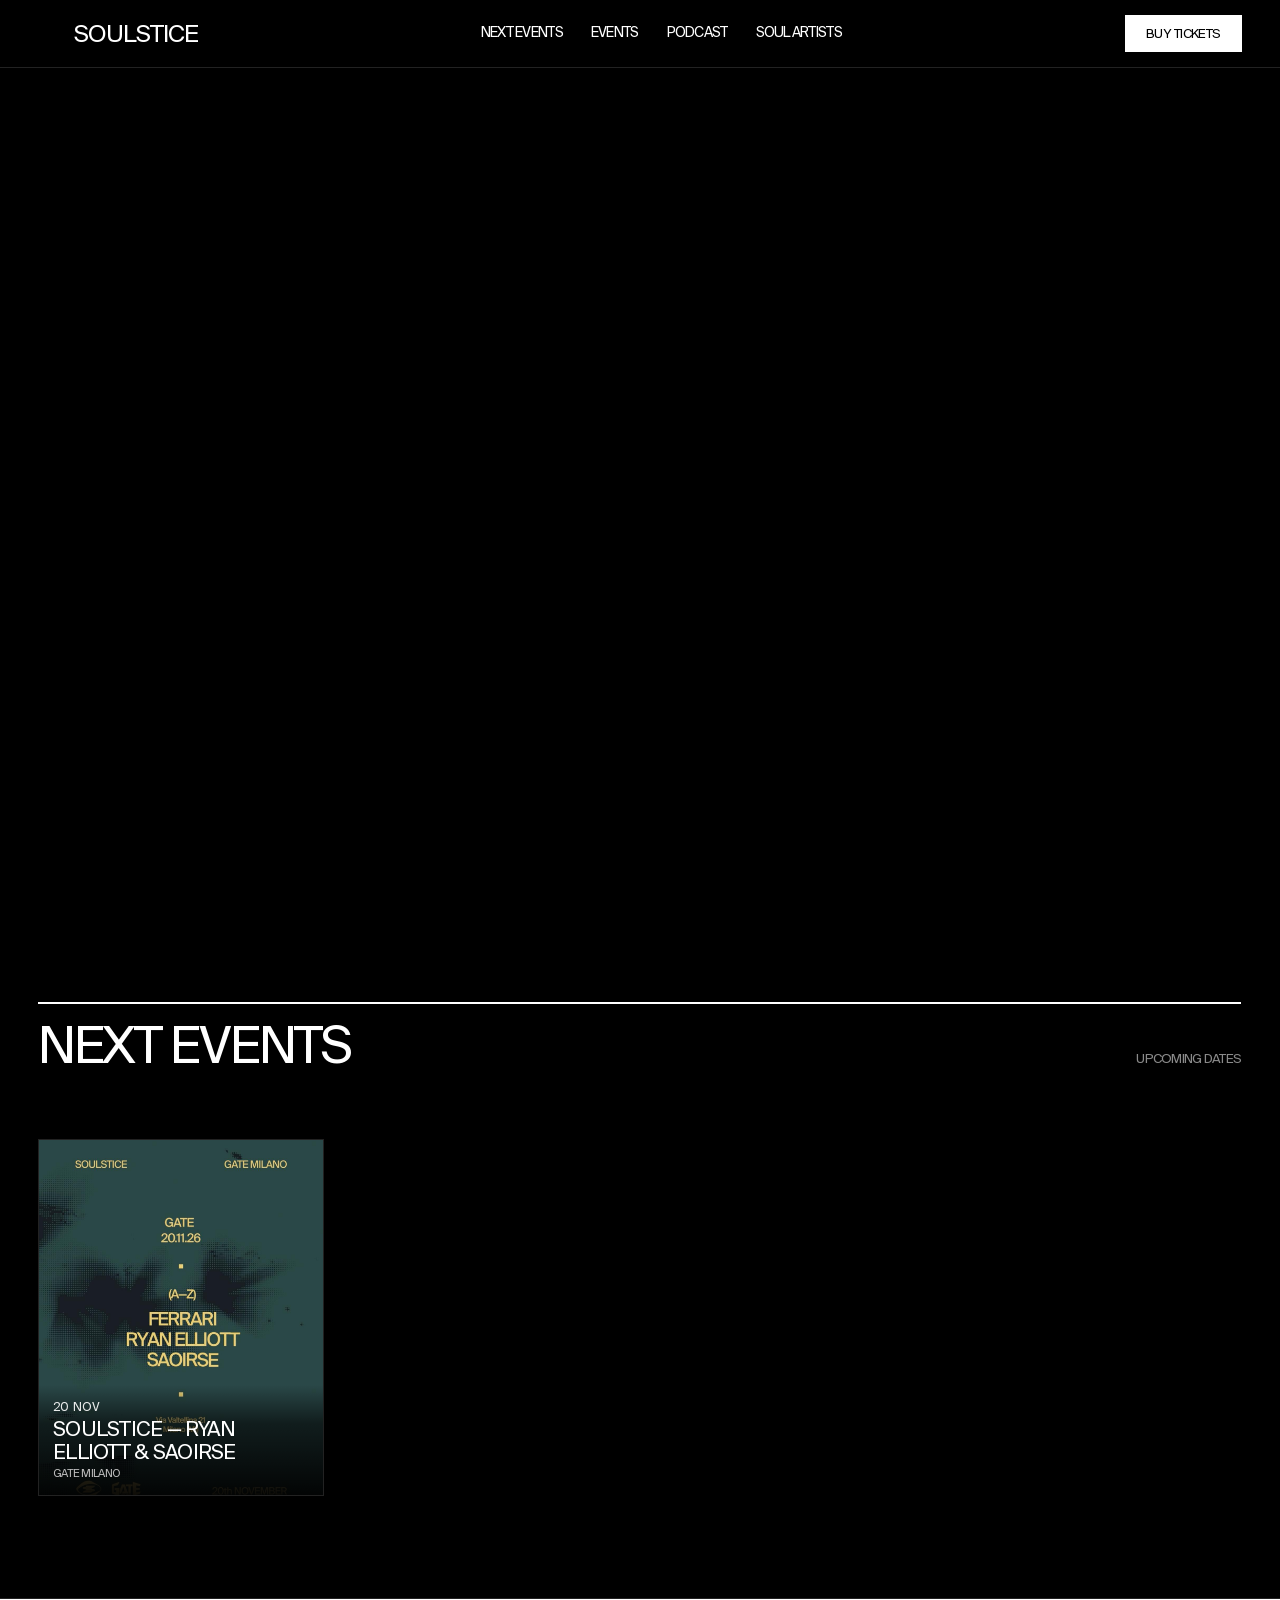
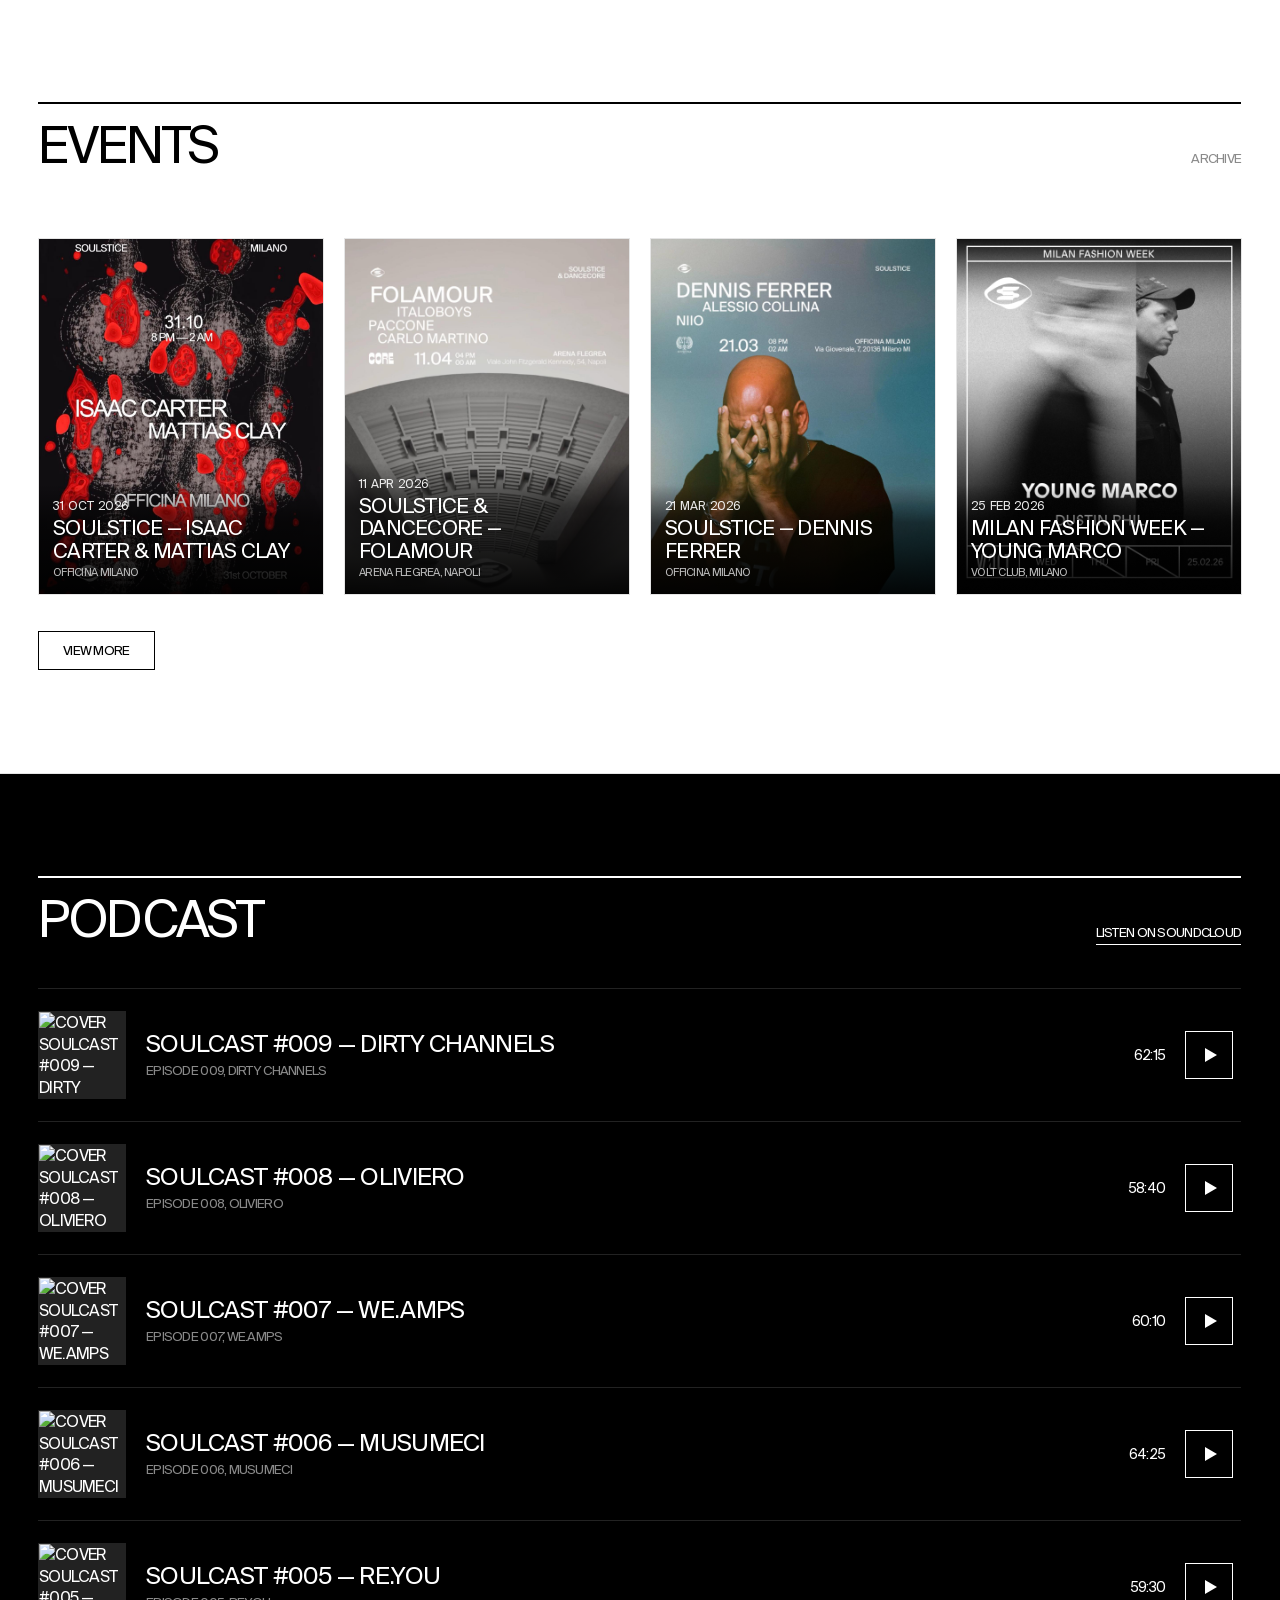
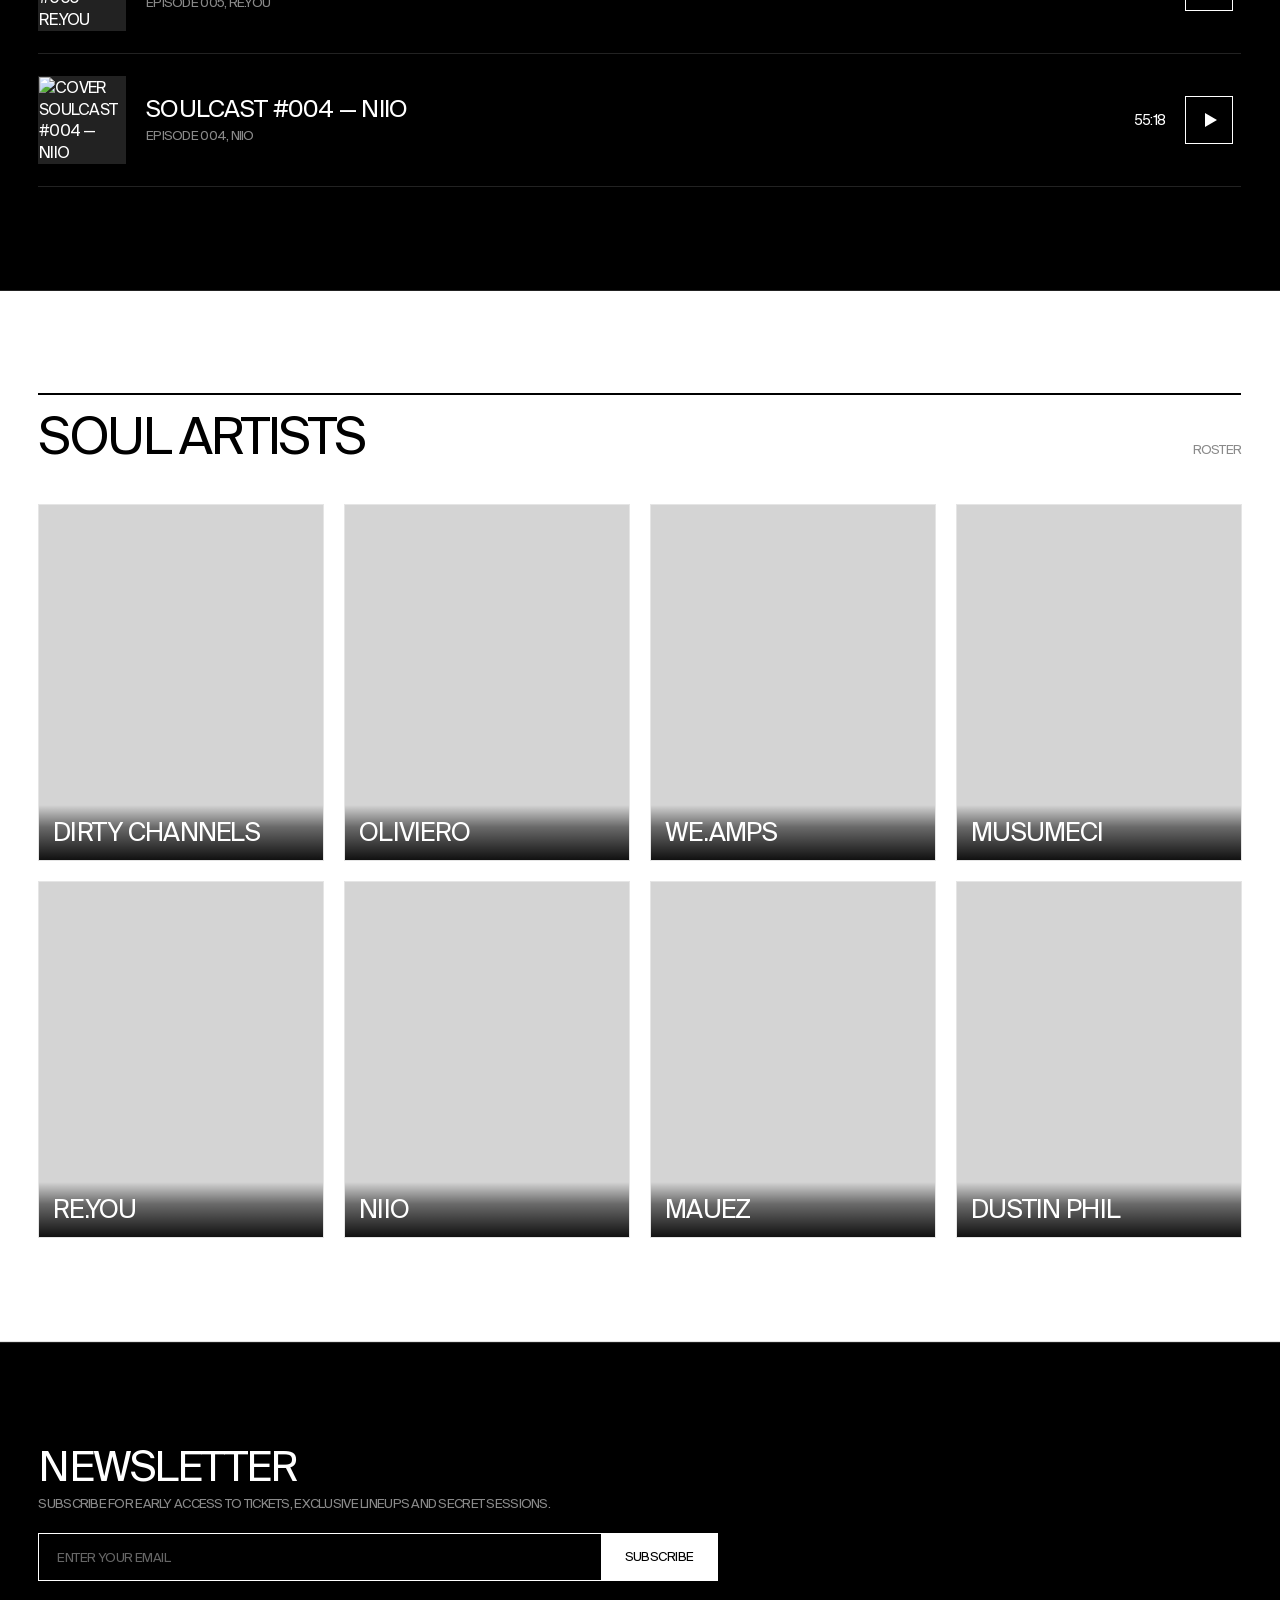
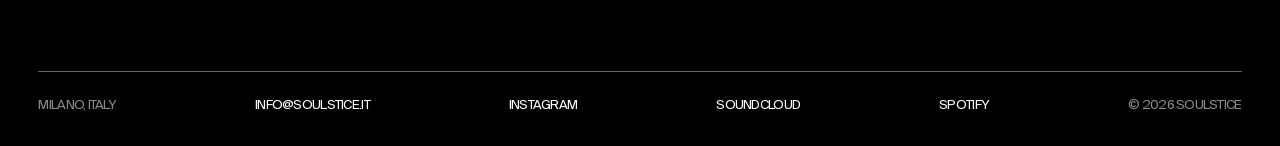
==== soulstice.html @ 7419499c "Initial commit: Soulstice website production-ready release in Swiss International style" ====
<!DOCTYPE html>
<html lang="en">
<head>
  <meta charset="utf-8">
  <meta name="viewport" content="width=device-width, initial-scale=1, viewport-fit=cover">
  <meta name="description" content="Soulstice — Milano. Underground electronic music, events, podcasts, and collective experiences.">
  <meta name="theme-color" content="#000000">
  <title>Soulstice — Milano</title>

  <!-- Google Fonts: Inter Tight fallback for Swiss typography -->
  <link rel="preconnect" href="https://fonts.googleapis.com">
  <link rel="preconnect" href="https://fonts.gstatic.com" crossorigin>
  <link href="https://fonts.googleapis.com/css2?family=Inter+Tight:wght@400;500;600;700;800&display=swap" rel="stylesheet">

  <!-- Main Stylesheet -->
  <link rel="stylesheet" href="css/style.css">
</head>
<body>

  <!-- ==========================================================================
       FULL SCREEN LOADER (Usa il logo ufficiale vettoriale Soulstice)
       ========================================================================== -->
  <div id="app-loader" role="status" aria-label="Loading Soulstice">
    <div class="loader-inner">
      <svg class="loader-mark" viewBox="12 225 575 330" fill="currentColor" aria-hidden="true">
        <path opacity="0.85" d="M335,339.3c29.8,0,59.6,0.2,89.4-0.1c8-0.1,8.7,2.6,7.4,6.2c-6.5,18.2-20.3,32.8-48.3,39.4c-9.4,2.2-19.8,3.2-29.8,3.3c-35.6,0.3-71.3,0-107,0c-2.8,0-5.7-0.1-8.3,0.4c-1.5,0.3-3.4,1.7-3.4,2.5c0,0.9,1.9,2.4,3.4,2.6c3.2,0.5,6.6,0.3,9.9,0.3c33.6,0,67.2,0,100.9-0.1c4,0,6.6,0.3,7.6,3.4c4.5,13.9,16.8,20.5,38.9,21.4c22,0.9,37.8,12.6,36.3,26.8c-1.2,11.1-14.4,19.8-32.5,21.9c-8.6,1-17.9,1.8-25.4,4.5c-12,4.2-17.8,11.7-17.7,20.8c0,3.7-2,5-7.5,5c-34.4-0.1-68.8-0.1-103.1,0c-23.7,0-47.4,0.1-71,0.1c-1.3,0-2.5,0.1-3.8,0.1c-10.2-0.1-12-1.5-10.2-8.2c5.8-21.8,32.8-38.8,66.6-40.4c22.6-1.1,45.3-0.5,68-0.5c18.3,0,36.7,0.1,55,0c2.3,0,6.2-1.4,6.5-2.5c1-3.1-3.1-3.2-6.5-3.2c-26.7,0-53.5,0-80.2,0c-9.2,0-18.3-0.1-27.5,0c-4,0-6.5-0.5-7.3-3.7c-3.1-11.9-16.9-19.8-35.5-21c-17.2-1.1-30.9-5.8-37-17.1c-8.5-15.6,7.1-31.1,32.5-31.9c18.9-0.6,31.8-6.1,38.4-17.7c1-1.8,2-3.9,1.6-5.8c-1.1-5.7,3.2-6.6,10.7-6.6C275.4,339.4,305.2,339.3,335,339.3z" />
        <path d="M301.7,230.2c27.1-1.9,58.6,11.1,89.8,30c33.8,20.5,68.2,37.4,102.1,57.3c23.7,13.9,46.6,32,67.2,57.5c4.3,5.3,8.2,11.9,11.5,19c10.1,21.7,8.3,44-5.1,59.4c-6.9,7.9-14.9,13.2-22.2,20c-23.3,21.6-46.2,44.5-69.7,65c-56.2,48.9-115.4,75.1-178.5,67.3c-20-2.5-39-12.7-58.1-23.4c-24.8-13.9-50.3-24-75.6-34.4c-36.1-14.8-72.4-28.5-105.7-58.5C46.3,479.6,36,467.6,26,455.1c-4.1-5.1-7.3-13.5-9.8-21.4c-4.5-14.2-3.3-30,3.1-41.9c3.3-6.1,7-12.2,11.3-15.7c38.6-32.4,76.5-67.5,116.1-95.3C194.2,247.4,244.1,229.9,301.7,230.2z M256.5,548.4c25.1-0.9,50.9-1.2,76-7.5c30.8-7.8,61.1-20.5,91.7-30.5c42-13.8,83.9-28.9,124.5-53.2c5.9-3.5,11.6-9.4,16.5-16.1c6.8-9.4,8.2-23.7,3.3-36.3c-3.5-9.1-7.9-17.9-13-24.2c-19.6-24.5-42-38.2-64.8-49.7c-49.4-24.9-100.1-29-151.1-28.9c-67.5,0.1-133.2,17.6-197.2,54.9c-23.7,13.8-47.1,29.1-70.6,44.3c-4.7,3-9.1,7.6-13.1,12.9c-6.7,8.9-7.9,20.4-3.4,32.7c2.4,6.7,5.8,12.7,9.3,17.7c17.9,24.7,39,38.5,60.3,50.5C167.6,539,211.7,547.8,256.5,548.4z" />
      </svg>
    </div>
  </div>

  <!-- ==========================================================================
       1. NAVBAR FISSA NERA
       ========================================================================== -->
  <header class="site-header">
    <a class="brand" href="#top" aria-label="Soulstice - Back to top">
      <img src="assets/img/logo-soulstice.svg" alt="" class="brand-logo-icon" width="34" height="20" aria-hidden="true">
      <span>SOULSTICE</span>
    </a>

    <nav class="nav-center" id="main-nav" aria-label="Main Navigation">
      <a href="#next" class="nav-link">Next events</a>
      <a href="#events" class="nav-link">Events</a>
      <a href="#podcast" class="nav-link">Podcast</a>
      <a href="#artists" class="nav-link">Soul Artists</a>
    </nav>

    <div class="header-right">
      <!-- TODO: Collegare il pulsante "Buy tickets" al link della biglietteria (impostato in TICKETS_URL in js/data.js) -->
      <a class="btn-tickets" id="buy-tickets-btn" href="#next">BUY TICKETS</a>
      <button class="btn-burger" id="burger-btn" aria-label="Open navigation menu" aria-expanded="false" aria-controls="main-nav">
        <span></span>
      </button>
    </div>
  </header>

  <!-- ==========================================================================
       MAIN CONTENT
       ========================================================================== -->
  <main id="top">

    <!-- 2. HERO: VIDEO FULL BLEED -->
    <div class="hero">
      <!-- 
        TODO: Inserire il video dell'hero definitivo nella sorgente sottostante:
        Esempio: <video class="hero-video" autoplay muted loop playsinline preload="metadata" aria-hidden="true" src="assets/video/hero.mp4"></video>
      -->
      <video class="hero-video" autoplay muted loop playsinline preload="metadata" aria-hidden="true">
        <!-- Inserisci qui il file video hero, es: <source src="assets/video/hero.mp4" type="video/mp4"> -->
      </video>
      <div class="hero-overlay"></div>

      <!-- h1 visivamente nascosto per piena accessibilità -->
      <h1 class="visually-hidden">Soulstice</h1>
    </div>

    <!-- 3. NEXT EVENTS (Black Background, 4:5 Card Grid) -->
    <!-- TODO: Aggiornare date, titoli, venue e immagini degli eventi futuri in js/data.js -->
    <section id="next" class="section-dark">
      <div class="section-header">
        <h2 class="section-title">NEXT EVENTS</h2>
        <span class="section-meta">UPCOMING DATES</span>
      </div>
      <div class="grid" id="next-grid">
        <!-- Rendered by js/main.js -->
      </div>
    </section>

    <!-- 4. EVENTS (White Background, 4:5 Card Grid, View More) -->
    <!-- TODO: Inserire nuove immagini degli eventi passati in js/data.js -->
    <section id="events" class="section-light">
      <div class="section-header">
        <h2 class="section-title">EVENTS</h2>
        <span class="section-meta">ARCHIVE</span>
      </div>
      <div class="grid" id="events-grid">
        <!-- Rendered by js/main.js -->
      </div>
      <div class="section-footer">
        <button type="button" class="btn-more" id="events-toggle-btn" aria-expanded="false">VIEW MORE</button>
      </div>
    </section>

    <!-- 5. PODCAST (Black Background, Episode List) -->
    <!-- TODO: Inserire il link vero di SoundCloud nel campo SOUNDCLOUD_URL o nei singoli episodi in js/data.js -->
    <section id="podcast" class="section-dark">
      <div class="section-header">
        <h2 class="section-title">PODCAST</h2>
        <a class="section-action" id="sc-channel-link" href="#" target="_blank" rel="noopener noreferrer">LISTEN ON SOUNDCLOUD</a>
      </div>
      <div class="podcast-list" id="podcast-list">
        <!-- Rendered by js/main.js -->
      </div>
    </section>

    <!-- 6. SOUL ARTISTS (White Background, 4:5 Card Grid, Hover/Touch Video Preview) -->
    <!-- TODO: Inserire video e foto degli artisti nei campi v e p in js/data.js -->
    <section id="artists" class="section-light">
      <div class="section-header">
        <h2 class="section-title">SOUL ARTISTS</h2>
        <span class="section-meta">ROSTER</span>
      </div>
      <div class="grid" id="artists-grid">
        <!-- Rendered by js/main.js -->
      </div>
    </section>

  </main>

  <!-- ==========================================================================
       FOOTER
       ========================================================================== -->
  <footer class="site-footer">
    <div class="footer-newsletter">
      <div class="newsletter-heading">
        <h2 class="newsletter-title">NEWSLETTER</h2>
        <p class="newsletter-desc">SUBSCRIBE FOR EARLY ACCESS TO TICKETS, EXCLUSIVE LINEUPS AND SECRET SESSIONS.</p>
      </div>
      <form class="newsletter-form" id="newsletter-form" novalidate>
        <div class="newsletter-input-wrap">
          <label for="newsletter-email" class="visually-hidden">Email Address</label>
          <input 
            type="email" 
            id="newsletter-email" 
            name="email" 
            class="newsletter-input" 
            placeholder="ENTER YOUR EMAIL" 
            required 
            autocomplete="email"
            spellcheck="false"
          >
          <button type="submit" class="btn-newsletter">SUBSCRIBE</button>
        </div>
        <div class="newsletter-feedback" id="newsletter-feedback" aria-live="polite"></div>
      </form>
    </div>

    <div class="footer-row">
      <span>MILANO, ITALY</span>
      <a href="mailto:info@soulstice.it" id="footer-email">INFO@SOULSTICE.IT</a>
      <a href="https://www.instagram.com/soul_stice_?utm_source=ig_web_button_share_sheet&rpxt=ZDNlZDc0MzIxNw==" target="_blank" rel="noopener noreferrer" id="footer-instagram">INSTAGRAM</a>
      <a href="https://soundcloud.com/soulstice-247506189" target="_blank" rel="noopener noreferrer" id="footer-soundcloud">SOUNDCLOUD</a>
      <a href="https://open.spotify.com/playlist/43ShQEjmuaYXQjMpZoBzZC?si=997d97c9ac7548d3" target="_blank" rel="noopener noreferrer" id="footer-spotify">SPOTIFY</a>
      <span>© 2026 SOULSTICE</span>
    </div>
  </footer>

  <!-- ==========================================================================
       NATIVE DIALOGS
       ========================================================================== -->

  <!-- Event Dialog (Portrait 4:5 Image, Title, Date, Venue) -->
  <dialog id="event-dialog" aria-labelledby="event-dialog-title">
    <button type="button" class="dialog-close-btn" id="event-dialog-close" aria-label="Close event dialog">×</button>
    <div class="event-dialog-img-wrap" id="event-dialog-img"></div>
    <div class="event-dialog-info">
      <h3 class="event-dialog-title" id="event-dialog-title"></h3>
      <div class="event-dialog-meta" id="event-dialog-meta"></div>
    </div>
  </dialog>

  <!-- Artist Modal (Dekmantel RADAR Inspired, 16:9 Video, Bio, Detail Photo) -->
  <dialog id="artist-dialog" aria-labelledby="artist-radar-name">
    <button type="button" class="dialog-close-btn" id="artist-dialog-close" aria-label="Close artist dialog">×</button>
    <div class="radar-layout">
      <div class="radar-header">
        <h2 class="radar-name" id="artist-radar-name"></h2>
        <p class="radar-bio" id="artist-radar-bio"></p>
      </div>

      <div class="radar-photo-wrap" id="artist-radar-photo"></div>

      <div class="radar-video-wrap">
        <video id="artist-radar-video" playsinline preload="metadata"></video>
        <button type="button" class="radar-play-btn" id="artist-radar-play" aria-label="Play video">
          <span class="radar-play-icon"></span>
        </button>
        <div class="video-buffering-loader" id="artist-video-loader" role="status" aria-label="Buffering video">
          <!-- Logo ufficiale animato Soulstice (identico al preloader) -->
          <svg class="loader-mark" viewBox="12 225 575 330" fill="currentColor" aria-hidden="true" style="width:64px;height:38px;">
            <path opacity="0.85" d="M335,339.3c29.8,0,59.6,0.2,89.4-0.1c8-0.1,8.7,2.6,7.4,6.2c-6.5,18.2-20.3,32.8-48.3,39.4c-9.4,2.2-19.8,3.2-29.8,3.3c-35.6,0.3-71.3,0-107,0c-2.8,0-5.7-0.1-8.3,0.4c-1.5,0.3-3.4,1.7-3.4,2.5c0,0.9,1.9,2.4,3.4,2.6c3.2,0.5,6.6,0.3,9.9,0.3c33.6,0,67.2,0,100.9-0.1c4,0,6.6,0.3,7.6,3.4c4.5,13.9,16.8,20.5,38.9,21.4c22,0.9,37.8,12.6,36.3,26.8c-1.2,11.1-14.4,19.8-32.5,21.9c-8.6,1-17.9,1.8-25.4,4.5c-12,4.2-17.8,11.7-17.7,20.8c0,3.7-2,5-7.5,5c-34.4-0.1-68.8-0.1-103.1,0c-23.7,0-47.4,0.1-71,0.1c-1.3,0-2.5,0.1-3.8,0.1c-10.2-0.1-12-1.5-10.2-8.2c5.8-21.8,32.8-38.8,66.6-40.4c22.6-1.1,45.3-0.5,68-0.5c18.3,0,36.7,0.1,55,0c2.3,0,6.2-1.4,6.5-2.5c1-3.1-3.1-3.2-6.5-3.2c-26.7,0-53.5,0-80.2,0c-9.2,0-18.3-0.1-27.5,0c-4,0-6.5-0.5-7.3-3.7c-3.1-11.9-16.9-19.8-35.5-21c-17.2-1.1-30.9-5.8-37-17.1c-8.5-15.6,7.1-31.1,32.5-31.9c18.9-0.6,31.8-6.1,38.4-17.7c1-1.8,2-3.9,1.6-5.8c-1.1-5.7,3.2-6.6,10.7-6.6C275.4,339.4,305.2,339.3,335,339.3z" />
            <path d="M301.7,230.2c27.1-1.9,58.6,11.1,89.8,30c33.8,20.5,68.2,37.4,102.1,57.3c23.7,13.9,46.6,32,67.2,57.5c4.3,5.3,8.2,11.9,11.5,19c10.1,21.7,8.3,44-5.1,59.4c-6.9,7.9-14.9,13.2-22.2,20c-23.3,21.6-46.2,44.5-69.7,65c-56.2,48.9-115.4,75.1-178.5,67.3c-20-2.5-39-12.7-58.1-23.4c-24.8-13.9-50.3-24-75.6-34.4c-36.1-14.8-72.4-28.5-105.7-58.5C46.3,479.6,36,467.6,26,455.1c-4.1-5.1-7.3-13.5-9.8-21.4c-4.5-14.2-3.3-30,3.1-41.9c3.3-6.1,7-12.2,11.3-15.7c38.6-32.4,76.5-67.5,116.1-95.3C194.2,247.4,244.1,229.9,301.7,230.2z M256.5,548.4c25.1-0.9,50.9-1.2,76-7.5c30.8-7.8,61.1-20.5,91.7-30.5c42-13.8,83.9-28.9,124.5-53.2c5.9-3.5,11.6-9.4,16.5-16.1c6.8-9.4,8.2-23.7,3.3-36.3c-3.5-9.1-7.9-17.9-13-24.2c-19.6-24.5-42-38.2-64.8-49.7c-49.4-24.9-100.1-29-151.1-28.9c-67.5,0.1-133.2,17.6-197.2,54.9c-23.7,13.8-47.1,29.1-70.6,44.3c-4.7,3-9.1,7.6-13.1,12.9c-6.7,8.9-7.9,20.4-3.4,32.7c2.4,6.7,5.8,12.7,9.3,17.7c17.9,24.7,39,38.5,60.3,50.5C167.6,539,211.7,547.8,256.5,548.4z" />
          </svg>
        </div>
        <div class="radar-no-video" id="artist-radar-no-video">
          <span>VIDEO NOT UPLOADED YET</span>
          <small>ADD THE URL IN THE ARTIST'S "v" FIELD IN JS/DATA.JS</small>
        </div>
      </div>

      <div class="radar-latest" id="artist-radar-latest"></div>
    </div>
  </dialog>

  <!-- JavaScript: Caricamento dati e logica applicativa -->
  <script src="js/data.js"></script>
  <script src="js/main.js"></script>
</body>
</html>
---- css/style.css ----
/**
 * Soulstice - Swiss International Style
 * Inspired by dekmantel.com
 * 
 * - Strictly Black (#000), White (#fff), Neutral Gray (#8a8a8a)
 * - Single typeface: Suisse Intl, tracking -0.045em, all caps
 * - Right angles only: 0 border-radius everywhere
 * - Rigid grid: 4 cols desktop, 2 cols tablet & mobile, 20px gutter
 * - Alternating black and white sections
 * - Full-color imagery & video (no grayscale)
 * - Accessible native dialogs, loader, iOS safe areas, reduced-motion
 */

/* ==========================================================================
   1. FONTS & DESIGN TOKENS
   ========================================================================== */

@font-face {
  font-family: 'Suisse Intl';
  src: url('../assets/fonts/SuisseIntl-Regular.ttf') format('truetype');
  font-weight: 400 900;
  font-style: normal;
  font-display: swap;
}

:root {
  /* Colors */
  --color-black: #000000;
  --color-white: #ffffff;
  --color-gray: #8a8a8a;
  --color-border-dark: #222222;
  --color-border-light: #e5e5e5;
  --color-bg-placeholder: #161616;
  --color-bg-placeholder-light: #d8d8d8;

  /* Typography */
  --font-family-primary: 'Suisse Intl', 'Inter Tight', -apple-system, BlinkMacSystemFont, 'Segoe UI', Helvetica, Arial, sans-serif;
  --letter-spacing-swiss: -0.045em;

  /* Dimensions & Spacing */
  --gutter: 20px;
  --nav-height: 68px;
  --container-max: 1600px;
  --section-pad-y: clamp(56px, 8vw, 112px);
  --section-pad-x: clamp(16px, 3vw, 48px);

  /* iOS Safe Area Insets (viewport-fit=cover) */
  --sat: env(safe-area-inset-top, 0px);
  --sab: env(safe-area-inset-bottom, 0px);
  --sal: env(safe-area-inset-left, 0px);
  --sar: env(safe-area-inset-right, 0px);

  box-sizing: border-box;
}

/* ==========================================================================
   2. RESET & BASE
   ========================================================================== */

*,
*::before,
*::after {
  box-sizing: inherit;
  /* Dekmantel / Swiss International: Angoli sempre retti, zero border-radius */
  border-radius: 0 !important;
}

html {
  background-color: var(--color-black);
  color: var(--color-white);
  font-family: var(--font-family-primary);
  font-size: 16px;
  line-height: 1.35;
  letter-spacing: var(--letter-spacing-swiss);
  text-transform: uppercase;
  scroll-behavior: smooth;
  scroll-padding-top: calc(var(--nav-height) + var(--sat));
  -webkit-text-size-adjust: 100%;
  -webkit-font-smoothing: antialiased;
  -moz-osx-font-smoothing: grayscale;
}

body {
  margin: 0;
  padding: 0;
  background-color: var(--color-black);
  color: var(--color-white);
  overflow-x: hidden;
  width: 100%;
  min-height: 100vh;
  text-align: left;
}

a {
  color: inherit;
  text-decoration: none;
  cursor: pointer;
}

button {
  font: inherit;
  color: inherit;
  background: none;
  border: none;
  padding: 0;
  margin: 0;
  cursor: pointer;
  letter-spacing: inherit;
  text-transform: inherit;
}

img,
video {
  display: block;
  max-width: 100%;
  height: auto;
  /* Immagini e video sempre a colori: nessun filtro grayscale */
  filter: none !important;
}

/* Focus visibility for accessibility */
:focus-visible {
  outline: 2px solid var(--color-white) !important;
  outline-offset: 3px !important;
}

.section-light :focus-visible {
  outline: 2px solid var(--color-black) !important;
}

/* Visually Hidden Helper (Accessibilità screen-reader) */
.visually-hidden {
  position: absolute !important;
  width: 1px !important;
  height: 1px !important;
  padding: 0 !important;
  margin: -1px !important;
  overflow: hidden !important;
  clip: rect(0, 0, 0, 0) !important;
  white-space: nowrap !important;
  border: 0 !important;
}

/* ==========================================================================
   3. SECTIONS & ALTERNATING PALETTES
   ========================================================================== */

.section-dark {
  background-color: var(--color-black);
  color: var(--color-white);
  padding: var(--section-pad-y) var(--section-pad-x);
  border-bottom: 1px solid var(--color-border-dark);
}

.section-light {
  background-color: var(--color-white);
  color: var(--color-black);
  padding: var(--section-pad-y) var(--section-pad-x);
  border-bottom: 1px solid var(--color-border-light);
}

.section-header {
  display: flex;
  justify-content: space-between;
  align-items: baseline;
  gap: 16px;
  padding-top: 16px;
  margin-bottom: clamp(24px, 4vw, 44px);
  border-top: 2px solid currentColor;
}

.section-title {
  margin: 0;
  font-size: clamp(28px, 4vw, 56px);
  font-weight: 700;
  line-height: 0.95;
  letter-spacing: var(--letter-spacing-swiss);
}

.section-meta {
  color: var(--color-gray);
  font-size: 13px;
  font-weight: 600;
  white-space: nowrap;
}

.section-action {
  font-size: 13px;
  font-weight: 700;
  border-bottom: 1.5px solid currentColor;
  padding-bottom: 2px;
  transition: opacity 0.2s ease;
  white-space: nowrap;
}

.section-action:hover {
  opacity: 0.6;
}

/* ==========================================================================
   4. RIGID GRID (4 Desktop / 2 Tablet & Mobile, Gutter 20px)
   ========================================================================== */

.grid {
  display: grid;
  grid-template-columns: repeat(4, 1fr);
  gap: var(--gutter);
  width: 100%;
}

@media (max-width: 1024px) {
  .grid {
    grid-template-columns: repeat(2, 1fr);
    gap: var(--gutter);
  }
}

/* ==========================================================================
   5. NAVBAR FISSA NERA
   ========================================================================== */

.site-header {
  position: fixed;
  top: 0;
  left: 0;
  right: 0;
  height: calc(var(--nav-height) + var(--sat));
  padding-top: var(--sat);
  padding-left: var(--section-pad-x);
  padding-right: var(--section-pad-x);
  background-color: var(--color-black);
  color: var(--color-white);
  border-bottom: 1px solid var(--color-border-dark);
  display: flex;
  align-items: center;
  justify-content: space-between;
  gap: 16px;
  z-index: 100;
}

.brand {
  display: flex;
  align-items: center;
  gap: 10px;
  font-size: 24px;
  font-weight: 700;
  line-height: 1;
  letter-spacing: var(--letter-spacing-swiss);
  flex-shrink: 0;
}

.brand-logo-icon {
  width: 26px;
  height: 26px;
  display: block;
}

.nav-center {
  display: flex;
  align-items: center;
  gap: 28px;
  font-size: 14px;
  font-weight: 500;
}

.nav-link {
  padding: 6px 0;
  border-bottom: 2px solid transparent;
  transition: border-color 0.2s ease, opacity 0.2s ease;
}

.nav-link:hover,
.nav-link.is-active {
  border-bottom-color: var(--color-white);
}

.header-right {
  display: flex;
  align-items: center;
  gap: 12px;
  flex-shrink: 0;
}

/* White rectangular "Buy tickets" button - SEMPRE VISIBILE */
.btn-tickets {
  display: inline-flex;
  align-items: center;
  justify-content: center;
  background-color: var(--color-white);
  color: var(--color-black);
  padding: 11px 20px;
  font-size: 13px;
  font-weight: 700;
  line-height: 1;
  letter-spacing: var(--letter-spacing-swiss);
  border: 1px solid var(--color-white);
  white-space: nowrap;
  transition: background-color 0.2s ease, color 0.2s ease;
}

.btn-tickets:hover {
  background-color: var(--color-gray);
  border-color: var(--color-gray);
  color: var(--color-white);
}

/* Hamburger button for mobile */
.btn-burger {
  display: none;
  width: 44px;
  height: 44px;
  position: relative;
  border: 1px solid #333333;
  background: var(--color-black);
}

.btn-burger span,
.btn-burger span::before {
  position: absolute;
  left: 12px;
  width: 18px;
  height: 2px;
  background-color: var(--color-white);
  content: "";
}

.btn-burger span {
  top: 21px;
}

.btn-burger span::before {
  top: -6px;
  left: 0;
  box-shadow: 0 12px 0 var(--color-white);
}

/* Mobile full-screen navigation */
@media (max-width: 960px) {
  .nav-center {
    display: none;
  }

  .btn-burger {
    display: block;
  }

  .nav-center.is-open {
    display: flex;
    flex-direction: column;
    align-items: flex-start;
    justify-content: center;
    position: fixed;
    inset: calc(var(--nav-height) + var(--sat)) 0 0 0;
    background-color: var(--color-black);
    padding: var(--section-pad-x);
    gap: 20px;
    z-index: 99;
    border-top: 1px solid var(--color-border-dark);
  }

  .nav-center.is-open .nav-link {
    font-size: clamp(32px, 8vw, 56px);
    font-weight: 700;
    line-height: 1.05;
    padding: 8px 0;
    border: none;
  }
}

@media (max-width: 480px) {
  .site-header {
    padding-left: 14px;
    padding-right: 14px;
    gap: 8px;
  }

  .brand {
    font-size: 20px;
    gap: 8px;
  }

  .brand-logo-icon {
    width: 22px;
    height: 22px;
  }

  .btn-tickets {
    padding: 9px 14px;
    font-size: 12px;
  }

  .btn-burger {
    width: 38px;
    height: 38px;
  }

  .btn-burger span {
    left: 10px;
    width: 16px;
    top: 18px;
  }
}

/* ==========================================================================
   6. HERO SECTION
   ========================================================================== */

.hero {
  position: relative;
  width: 100%;
  height: 100svh;
  min-height: 520px;
  display: flex;
  align-items: flex-end;
  overflow: hidden;
  background-color: var(--color-black);
}

.hero-video {
  position: absolute;
  inset: 0;
  width: 100%;
  height: 100%;
  object-fit: cover;
  z-index: 1;
  filter: none !important;
}

.hero-overlay {
  position: absolute;
  inset: 0;
  z-index: 2;
  background: linear-gradient(
    to bottom,
    rgba(0, 0, 0, 0.45) 0%,
    transparent 35%,
    rgba(0, 0, 0, 0.85) 100%
  );
  pointer-events: none;
}

.hero-content {
  position: relative;
  z-index: 3;
  width: 100%;
  padding: 0 var(--section-pad-x) clamp(24px, 4vw, 44px);
}

.hero-display-title {
  font-size: clamp(48px, 17vw, 280px);
  font-weight: 800;
  line-height: 0.85;
  letter-spacing: -0.06em;
  margin: 0;
  margin-left: -0.04em;
  color: var(--color-white);
  max-width: 100%;
  overflow: hidden;
}

.hero-meta {
  display: flex;
  justify-content: space-between;
  align-items: center;
  flex-wrap: wrap;
  gap: 12px;
  margin-top: 18px;
  font-size: 13px;
  font-weight: 600;
  color: var(--color-gray);
  border-top: 1px solid rgba(255, 255, 255, 0.2);
  padding-top: 12px;
}

/* ==========================================================================
   7. CARDS (NEXT EVENTS & EVENTS)
   ========================================================================== */

/* Margine superiore per le griglie e le card degli eventi */
#next-grid,
#events-grid {
  margin-top: clamp(32px, 4.5vw, 60px);
}

.card {
  position: relative;
  width: 100%;
  aspect-ratio: 4 / 5;
  background-color: var(--color-bg-placeholder);
  overflow: hidden;
  text-align: left;
  border: 1px solid var(--color-border-dark);
  transition: border-color 0.2s ease;
  cursor: pointer;
  display: block;
  margin-top: 12px;
}

.section-light .card {
  background-color: var(--color-bg-placeholder-light);
  border-color: var(--color-border-light);
}

.card:hover {
  border-color: currentColor;
}

.card-media {
  position: absolute;
  inset: 0;
  width: 100%;
  height: 100%;
  object-fit: cover;
  transition: transform 0.4s ease;
}

.card:hover .card-media {
  transform: scale(1.03);
}

/* Neutral Gray Fallback Box */
.card-placeholder-box {
  position: absolute;
  inset: 0;
  width: 100%;
  height: 100%;
  background: #1f1f1f;
  display: flex;
  align-items: center;
  justify-content: center;
  color: var(--color-gray);
  font-size: 12px;
  font-weight: 600;
  letter-spacing: 0.05em;
  padding: 12px;
  text-align: center;
}

.section-light .card-placeholder-box {
  background: #d4d4d4;
  color: #555555;
}

/* Sold out badge: solo per date esaurite, nessun "buy tickets" badge */
.badge-sold-out {
  position: absolute;
  top: 0;
  right: 0;
  z-index: 2;
  background-color: var(--color-white);
  color: var(--color-black);
  padding: 6px 10px;
  font-size: 11px;
  font-weight: 700;
  line-height: 1;
}

/* Card Bottom Overlay */
.card-caption {
  position: absolute;
  inset: auto 0 0 0;
  padding: 14px;
  z-index: 2;
  background: linear-gradient(
    to top,
    rgba(0, 0, 0, 0.94) 0%,
    rgba(0, 0, 0, 0.6) 65%,
    transparent 100%
  );
  color: var(--color-white);
}

.card-date {
  font-size: 12px;
  font-weight: 700;
  letter-spacing: 0.02em;
  margin-bottom: 3px;
  opacity: 0.9;
}

.card-title {
  font-size: clamp(16px, 1.6vw, 22px);
  font-weight: 700;
  line-height: 1.1;
  margin-bottom: 3px;
}

.card-location {
  font-size: 11px;
  font-weight: 500;
  color: #bbbbbb;
}

/* Toggle hidden cards for Events section */
.card.is-hidden {
  display: none;
}

.grid.is-expanded .card.is-hidden {
  display: block;
}

.section-footer {
  margin-top: 36px;
  text-align: left;
}

.btn-more {
  display: inline-block;
  border: 1.5px solid currentColor;
  padding: 12px 24px;
  font-size: 13px;
  font-weight: 700;
  line-height: 1;
  transition: background-color 0.2s ease, color 0.2s ease;
}

.section-light .btn-more:hover {
  background-color: var(--color-black);
  color: var(--color-white);
}

.section-dark .btn-more:hover {
  background-color: var(--color-white);
  color: var(--color-black);
}

/* ==========================================================================
   8. PODCAST SECTION
   ========================================================================== */

.podcast-list {
  display: flex;
  flex-direction: column;
  width: 100%;
}

.podcast-row {
  display: grid;
  grid-template-columns: 88px 1fr auto 56px;
  gap: 20px;
  align-items: center;
  padding: 22px 0;
  border-top: 1px solid var(--color-border-dark);
  color: var(--color-white);
  text-align: left;
  transition: background-color 0.2s ease;
}

.podcast-row:last-child {
  border-bottom: 1px solid var(--color-border-dark);
}

.podcast-row:hover {
  background-color: rgba(255, 255, 255, 0.03);
}

.podcast-thumb {
  width: 88px;
  height: 88px;
  aspect-ratio: 1 / 1;
  background-color: #222222;
  position: relative;
  overflow: hidden;
  flex-shrink: 0;
  border: 1px solid var(--color-border-dark);
}

.podcast-thumb img {
  width: 100%;
  height: 100%;
  object-fit: cover;
}

.podcast-thumb-placeholder {
  position: absolute;
  inset: 0;
  background-color: var(--color-gray);
  display: flex;
  align-items: center;
  justify-content: center;
  font-size: 11px;
  font-weight: 700;
  color: var(--color-black);
}

.podcast-info {
  display: flex;
  flex-direction: column;
  gap: 4px;
  min-width: 0;
}

.podcast-title {
  font-size: clamp(17px, 2vw, 24px);
  font-weight: 700;
  line-height: 1.15;
  white-space: normal;
}

.podcast-meta {
  color: var(--color-gray);
  font-size: 13px;
  font-weight: 500;
}

.podcast-duration {
  font-size: 14px;
  font-weight: 600;
  color: var(--color-white);
  white-space: nowrap;
}

.podcast-play {
  width: 48px;
  height: 48px;
  border: 1.5px solid var(--color-white);
  display: flex;
  align-items: center;
  justify-content: center;
  position: relative;
  transition: background-color 0.2s ease;
}

.podcast-play-icon {
  width: 0;
  height: 0;
  border-style: solid;
  border-width: 7px 0 7px 12px;
  border-color: transparent transparent transparent var(--color-white);
  margin-left: 3px;
  transition: border-color 0.2s ease;
}

.podcast-row:hover .podcast-play {
  background-color: var(--color-white);
}

.podcast-row:hover .podcast-play-icon {
  border-left-color: var(--color-black);
}

@media (max-width: 640px) {
  .podcast-row {
    grid-template-columns: 60px 1fr 40px;
    gap: 12px;
    padding: 16px 0;
  }

  .podcast-thumb {
    width: 60px;
    height: 60px;
  }

  .podcast-duration {
    display: none;
  }

  .podcast-play {
    width: 40px;
    height: 40px;
  }

  .podcast-play-icon {
    border-width: 6px 0 6px 10px;
  }
}

/* ==========================================================================
   9. SOUL ARTISTS SECTION
   ========================================================================== */

.card-artist {
  position: relative;
  width: 100%;
  aspect-ratio: 4 / 5;
  background-color: var(--color-bg-placeholder-light);
  overflow: hidden;
  text-align: left;
  border: 1px solid var(--color-border-light);
  cursor: pointer;
  display: block;
}

.card-artist:hover {
  border-color: var(--color-black);
}

.card-artist video {
  position: absolute;
  inset: 0;
  width: 100%;
  height: 100%;
  object-fit: cover;
  z-index: 1;
}

.card-artist .card-media {
  z-index: 1;
}

/* Only name displayed, no genres */
.card-artist-caption {
  position: absolute;
  inset: auto 0 0 0;
  padding: 14px;
  z-index: 2;
  background: linear-gradient(
    to top,
    rgba(0, 0, 0, 0.92) 0%,
    rgba(0, 0, 0, 0.5) 60%,
    transparent 100%
  );
  color: var(--color-white);
}

.card-artist-name {
  font-size: clamp(18px, 2vw, 26px);
  font-weight: 800;
  line-height: 1.05;
  margin: 0;
}

/* Play indicator square on video cards */
.artist-card-play-tag {
  position: absolute;
  top: 10px;
  right: 10px;
  z-index: 3;
  width: 30px;
  height: 30px;
  background: rgba(0, 0, 0, 0.7);
  display: flex;
  align-items: center;
  justify-content: center;
  border: 1px solid rgba(255, 255, 255, 0.4);
}

.artist-card-play-tag::after {
  content: "";
  width: 0;
  height: 0;
  border-style: solid;
  border-width: 5px 0 5px 8px;
  border-color: transparent transparent transparent #ffffff;
  margin-left: 2px;
}

/* ==========================================================================
   10. FOOTER
   ========================================================================== */

.site-footer {
  background-color: var(--color-black);
  color: var(--color-white);
  padding: var(--section-pad-y) var(--section-pad-x) calc(32px + var(--sab));
  border-top: 1px solid var(--color-border-dark);
}

/* Newsletter in Footer */
.footer-newsletter {
  margin-bottom: clamp(40px, 6vw, 64px);
  max-width: 680px;
}

.newsletter-heading {
  display: flex;
  flex-direction: column;
  gap: 8px;
  margin-bottom: 20px;
}

.newsletter-title {
  margin: 0;
  font-size: clamp(26px, 3.5vw, 42px);
  font-weight: 800;
  line-height: 1;
  letter-spacing: var(--letter-spacing-swiss);
}

.newsletter-desc {
  margin: 0;
  font-size: 13px;
  font-weight: 500;
  color: var(--color-gray);
  line-height: 1.4;
}

.newsletter-form {
  width: 100%;
}

.newsletter-input-wrap {
  display: flex;
  align-items: stretch;
  width: 100%;
  border: 1px solid var(--color-white);
}

.newsletter-input {
  flex: 1;
  background-color: var(--color-black);
  color: var(--color-white);
  border: none;
  padding: 14px 18px;
  font-family: inherit;
  font-size: 13px;
  font-weight: 500;
  letter-spacing: var(--letter-spacing-swiss);
  text-transform: uppercase;
  min-width: 0;
}

.newsletter-input::placeholder {
  color: #666666;
}

.newsletter-input:focus {
  outline: none;
  background-color: #0c0c0c;
}

.btn-newsletter {
  background-color: var(--color-white);
  color: var(--color-black);
  border: none;
  padding: 14px 24px;
  font-size: 13px;
  font-weight: 700;
  letter-spacing: var(--letter-spacing-swiss);
  white-space: nowrap;
  transition: background-color 0.2s ease, color 0.2s ease;
  cursor: pointer;
}

.btn-newsletter:hover {
  background-color: var(--color-gray);
  color: var(--color-white);
}

.newsletter-feedback {
  margin-top: 10px;
  font-size: 12px;
  font-weight: 600;
  color: var(--color-white);
  min-height: 16px;
}

@media (max-width: 520px) {
  .newsletter-input-wrap {
    flex-direction: column;
    border: none;
    gap: 8px;
  }

  .newsletter-input {
    border: 1px solid var(--color-white);
    padding: 12px 14px;
  }

  .btn-newsletter {
    width: 100%;
    padding: 12px;
  }
}

.footer-row {
  display: flex;
  justify-content: space-between;
  align-items: baseline;
  flex-wrap: wrap;
  gap: 16px 24px;
  padding-top: 24px;
  border-top: 1px solid rgba(255, 255, 255, 0.4);
  font-size: 13px;
  font-weight: 600;
  color: var(--color-gray);
  opacity: 1 !important;
  transform: none !important;
  visibility: visible !important;
}

.footer-row span {
  color: var(--color-gray);
  white-space: nowrap;
}

.footer-row a {
  color: var(--color-white);
  text-decoration: none;
  white-space: nowrap;
  border-bottom: 1px solid transparent;
  transition: color 0.2s ease, border-color 0.2s ease, opacity 0.2s ease;
}

.footer-row a:hover {
  color: var(--color-white);
  border-bottom-color: var(--color-white);
  opacity: 0.8;
}

@media (max-width: 768px) {
  .footer-row {
    flex-direction: column;
    align-items: flex-start;
    gap: 14px;
  }
}

/* ==========================================================================
   11. NATIVE DIALOGS (<dialog>)
   ========================================================================== */

dialog:not([open]) {
  display: none !important;
}

dialog {
  border: none;
  padding: 0;
  margin: auto;
  box-shadow: none;
}

dialog::backdrop {
  background: rgba(0, 0, 0, 0.88);
}

/* Event Dialog: Card format portrait 4:5 adapting to screen height */
#event-dialog {
  position: fixed;
  inset: 0;
  width: min(520px, calc(100vw - 32px), calc((100svh - (var(--nav-height) + var(--sat) + 120px)) * 0.8));
  max-width: calc(100vw - 32px);
  max-height: calc(100svh - (var(--nav-height) + var(--sat) + 40px));
  background-color: var(--color-white);
  color: var(--color-black);
  margin: auto;
  margin-top: calc(var(--nav-height) + var(--sat) + 24px);
  margin-bottom: auto;
  overflow: hidden;
  box-shadow: 0 20px 60px rgba(0, 0, 0, 0.85);
}

#event-dialog[open] {
  display: flex !important;
  flex-direction: column;
}

#artist-dialog[open] {
  display: block !important;
}

.dialog-close-btn {
  position: absolute;
  top: 0;
  right: 0;
  z-index: 10;
  width: 44px;
  height: 44px;
  background-color: var(--color-black);
  color: var(--color-white);
  display: flex;
  align-items: center;
  justify-content: center;
  font-size: 24px;
  line-height: 1;
  border: none;
  transition: background-color 0.2s ease;
}

.dialog-close-btn:hover {
  background-color: var(--color-gray);
}

.event-dialog-img-wrap {
  width: 100%;
  aspect-ratio: 4 / 5;
  max-height: calc(100svh - (var(--nav-height) + var(--sat) + 120px));
  margin: 0 auto;
  background-color: #d8d8d8;
  overflow: hidden;
  position: relative;
}

.event-dialog-img-wrap img {
  width: 100%;
  height: 100%;
  object-fit: cover;
}

.event-dialog-info {
  padding: 16px 20px;
  background-color: var(--color-white);
  color: var(--color-black);
  border-top: 1px solid var(--color-border-light);
}

.event-dialog-title {
  font-size: clamp(20px, 2.5vw, 28px);
  font-weight: 800;
  line-height: 1.1;
  margin: 0 0 6px 0;
}

.event-dialog-meta {
  font-size: 13px;
  font-weight: 600;
  color: #555555;
  display: flex;
  flex-wrap: wrap;
  gap: 8px;
}

/* Artist Modal (Dekmantel RADAR Inspired) */
#artist-dialog {
  width: 100vw;
  max-width: 100vw;
  height: 100svh;
  max-height: 100svh;
  margin: 0;
  padding: calc(76px + var(--sat)) var(--section-pad-x) calc(48px + var(--sab));
  background-color: var(--color-black);
  color: var(--color-white);
  overflow-y: auto;
}

#artist-dialog .dialog-close-btn {
  position: fixed;
  top: calc(14px + var(--sat));
  right: var(--section-pad-x);
  background-color: var(--color-white);
  color: var(--color-black);
}

#artist-dialog .dialog-close-btn:hover {
  background-color: var(--color-gray);
  color: var(--color-white);
}

.radar-layout {
  display: grid;
  grid-template-columns: minmax(0, 1fr) minmax(200px, 300px);
  grid-template-areas:
    "header photo"
    "video  video"
    "latest latest";
  column-gap: var(--gutter);
  row-gap: 20px;
  align-content: start;
  max-width: var(--container-max);
  margin: 0 auto;
}

.radar-header {
  grid-area: header;
  display: flex;
  flex-direction: column;
  gap: 14px;
}

.radar-name {
  margin: 0;
  font-size: clamp(36px, 6vw, 84px);
  font-weight: 800;
  line-height: 0.95;
  letter-spacing: -0.05em;
}

.radar-bio {
  margin: 0;
  max-width: 50ch;
  font-size: clamp(15px, 1.3vw, 19px);
  line-height: 1.4;
  color: var(--color-gray);
}

.radar-photo-wrap {
  grid-area: photo;
  aspect-ratio: 4 / 5;
  max-width: 300px;
  width: 100%;
  background-color: #222222;
  overflow: hidden;
  position: relative;
  border: 1px solid var(--color-border-dark);
}

.radar-photo-wrap img {
  width: 100%;
  height: 100%;
  object-fit: cover;
}

/* 16:9 Full Width Video */
.radar-video-wrap {
  grid-area: video;
  position: relative;
  width: 100%;
  aspect-ratio: 16 / 9;
  background-color: #111111;
  overflow: hidden;
  border: 1px solid var(--color-border-dark);
}

.radar-video-wrap video {
  width: 100%;
  height: 100%;
  object-fit: cover;
  display: block;
}

/* Center Square Play Button */
.radar-play-btn {
  position: absolute;
  top: 50%;
  left: 50%;
  transform: translate(-50%, -50%);
  width: 68px;
  height: 68px;
  background-color: var(--color-white);
  color: var(--color-black);
  display: flex;
  align-items: center;
  justify-content: center;
  border: none;
  z-index: 4;
  transition: background-color 0.2s ease, transform 0.2s ease;
}

.radar-play-btn:hover {
  background-color: var(--color-gray);
  color: var(--color-white);
  transform: translate(-50%, -50%) scale(1.04);
}

.radar-play-icon {
  width: 0;
  height: 0;
  border-style: solid;
  border-width: 11px 0 11px 18px;
  border-color: transparent transparent transparent currentColor;
  margin-left: 3px;
}

.radar-no-video {
  position: absolute;
  inset: 0;
  display: flex;
  flex-direction: column;
  align-items: center;
  justify-content: center;
  color: var(--color-gray);
  font-size: 13px;
  font-weight: 600;
  text-align: center;
  padding: 24px;
  gap: 8px;
  background-color: #0c0c0c;
}

.radar-latest {
  grid-area: latest;
  font-size: 13px;
  font-weight: 600;
  color: var(--color-gray);
  padding-top: 8px;
  border-top: 1px solid var(--color-border-dark);
}

/* Dekmantel RADAR Mobile Layout:
   su mobile sotto il video, larghezza 50% e max 200px */
@media (max-width: 768px) {
  .radar-layout {
    grid-template-columns: 1fr;
    grid-template-areas:
      "header"
      "video"
      "latest"
      "photo";
    row-gap: 18px;
  }

  .radar-photo-wrap {
    width: 50%;
    max-width: 200px;
    margin-top: 6px;
  }
}

/* ==========================================================================
   12. FULL SCREEN LOADER & VIDEO BUFFERING ANIMATION
   ========================================================================== */

#app-loader {
  position: fixed;
  inset: 0;
  z-index: 1000;
  background-color: var(--color-black);
  color: var(--color-white);
  display: flex;
  align-items: center;
  justify-content: center;
  transition: opacity 0.5s ease, visibility 0.5s ease;
}

#app-loader.is-hidden {
  opacity: 0;
  visibility: hidden;
  pointer-events: none;
}

.loader-mark {
  width: 90px;
  height: 52px;
  display: block;
  overflow: visible;
  /* Logo fisso, nessuna pulsazione */
  opacity: 1;
}

.loader-mark path {
  transform: none !important;
  animation: none !important;
}

/* Player Waiting Indicator */
.video-buffering-loader {
  position: absolute;
  inset: 0;
  background-color: rgba(0, 0, 0, 0.65);
  display: none;
  align-items: center;
  justify-content: center;
  z-index: 3;
  pointer-events: none;
}

.video-buffering-loader.is-active {
  display: flex;
}

/* ==========================================================================
   13. SCROLL REVEAL ANIMATIONS (Swiss International Easing)
   ========================================================================== */

.scroll-reveal {
  opacity: 0;
  transform: translateY(28px);
  transition: opacity 0.75s cubic-bezier(0.16, 1, 0.3, 1),
              transform 0.75s cubic-bezier(0.16, 1, 0.3, 1);
  will-change: opacity, transform;
}

.scroll-reveal.is-revealed {
  opacity: 1;
  transform: translateY(0);
}

/* Stagger per le card all'interno della griglia */
.grid .card.scroll-reveal:nth-child(1),
.grid .card-artist.scroll-reveal:nth-child(1) { transition-delay: 0.04s; }

.grid .card.scroll-reveal:nth-child(2),
.grid .card-artist.scroll-reveal:nth-child(2) { transition-delay: 0.12s; }

.grid .card.scroll-reveal:nth-child(3),
.grid .card-artist.scroll-reveal:nth-child(3) { transition-delay: 0.20s; }

.grid .card.scroll-reveal:nth-child(4),
.grid .card-artist.scroll-reveal:nth-child(4) { transition-delay: 0.28s; }

/* Stagger per le righe dei podcast */
.podcast-list .podcast-row.scroll-reveal:nth-child(1) { transition-delay: 0.05s; }
.podcast-list .podcast-row.scroll-reveal:nth-child(2) { transition-delay: 0.12s; }
.podcast-list .podcast-row.scroll-reveal:nth-child(3) { transition-delay: 0.19s; }
.podcast-list .podcast-row.scroll-reveal:nth-child(4) { transition-delay: 0.26s; }
.podcast-list .podcast-row.scroll-reveal:nth-child(5) { transition-delay: 0.33s; }
.podcast-list .podcast-row.scroll-reveal:nth-child(6) { transition-delay: 0.40s; }

/* ==========================================================================
   14. ACCESSIBILITY & PREFERS-REDUCED-MOTION
   ========================================================================== */

@media (prefers-reduced-motion: reduce) {
  html {
    scroll-behavior: auto;
  }

  *,
  *::before,
  *::after {
    animation-duration: 0.01ms !important;
    animation-iteration-count: 1 !important;
    transition-duration: 0.01ms !important;
    scroll-behavior: auto !important;
  }

  .scroll-reveal {
    opacity: 1 !important;
    transform: none !important;
    transition: none !important;
  }

  .loader-mark path {
    animation: none !important;
  }

  .card:hover .card-media {
    transform: none !important;
  }
}
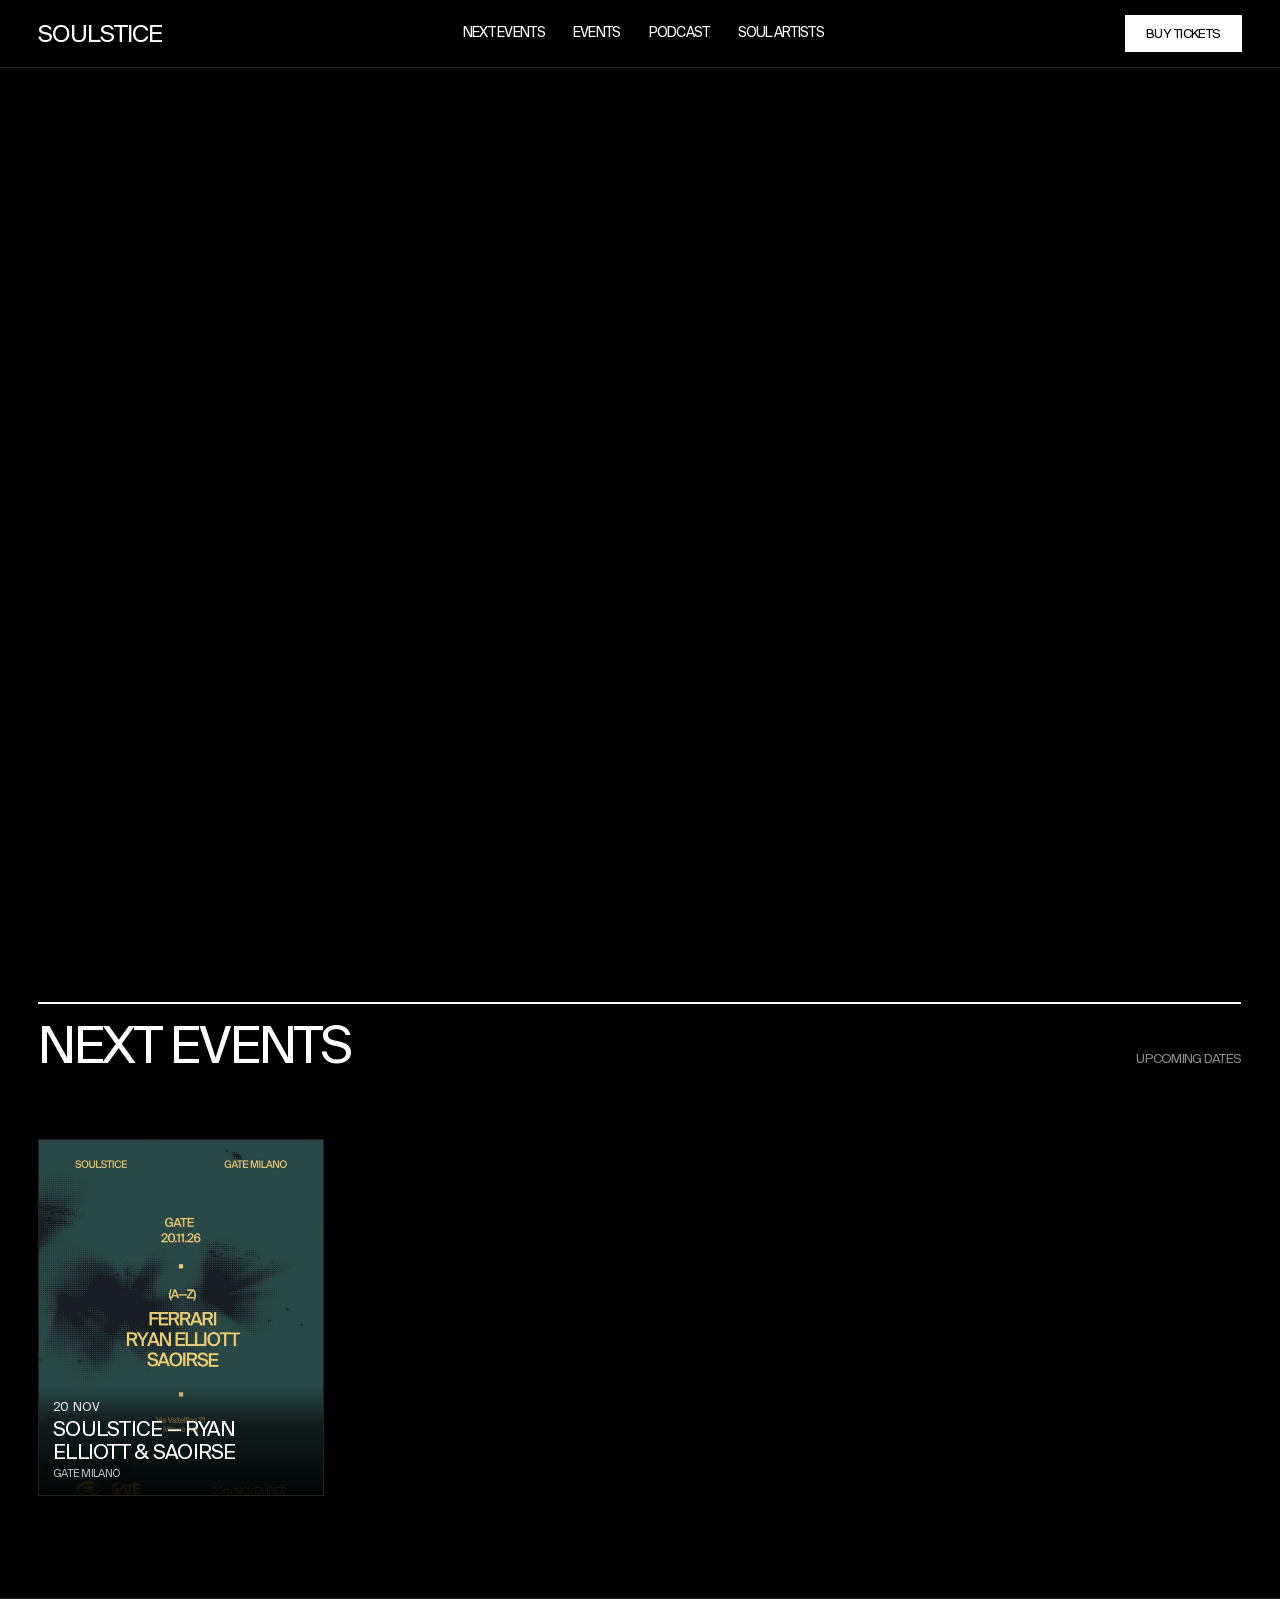
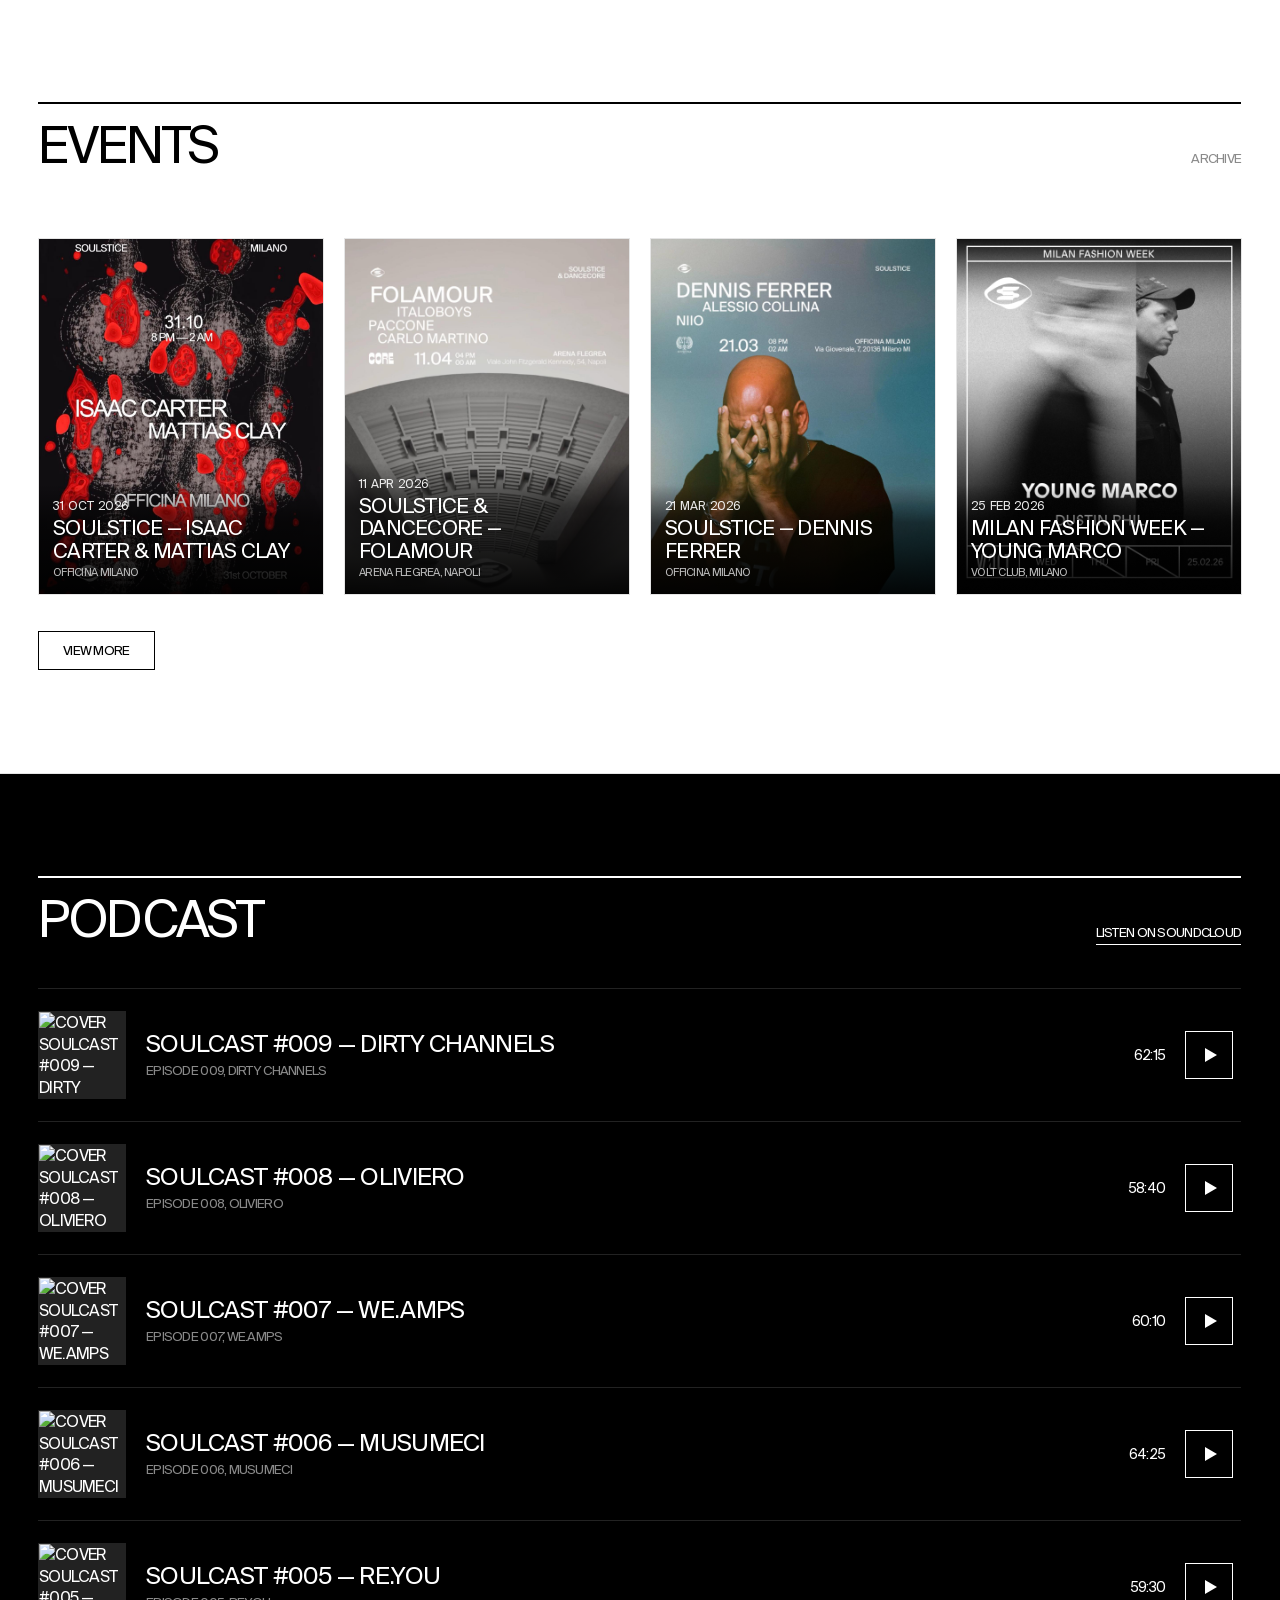
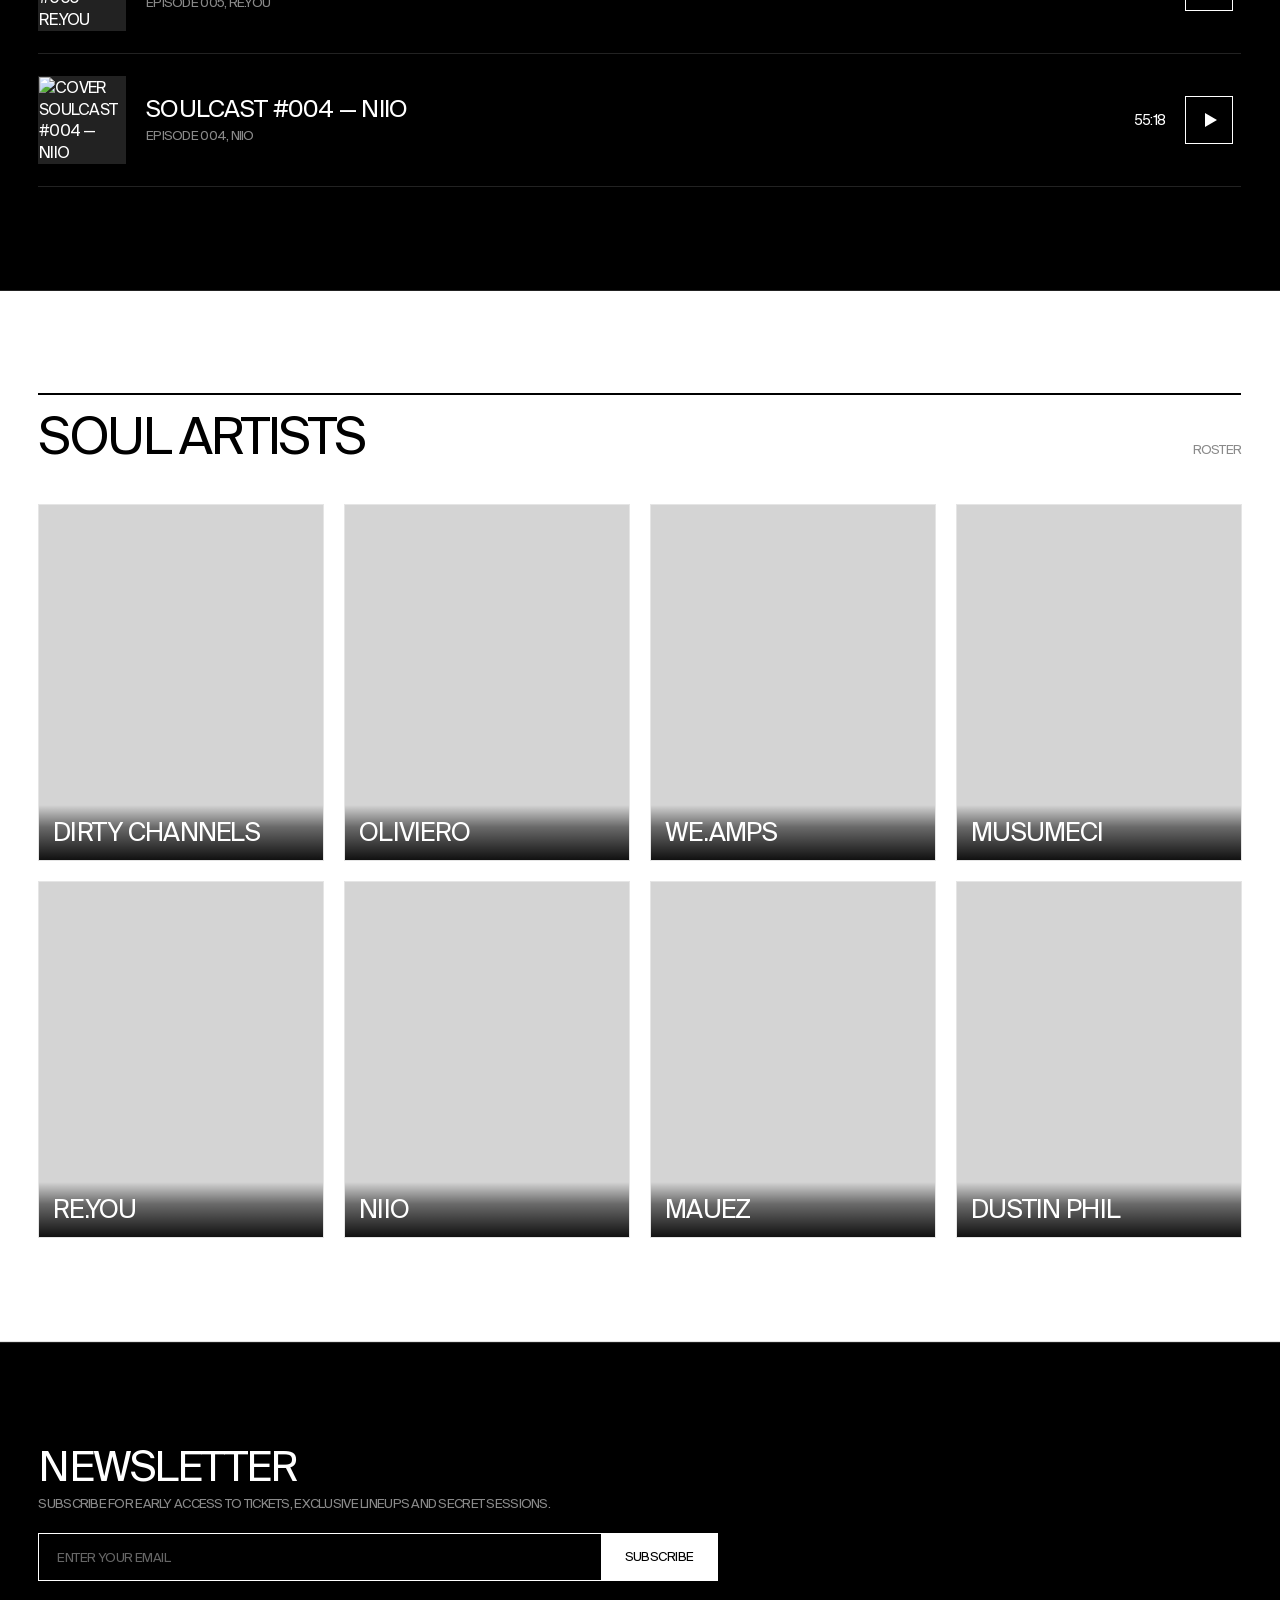
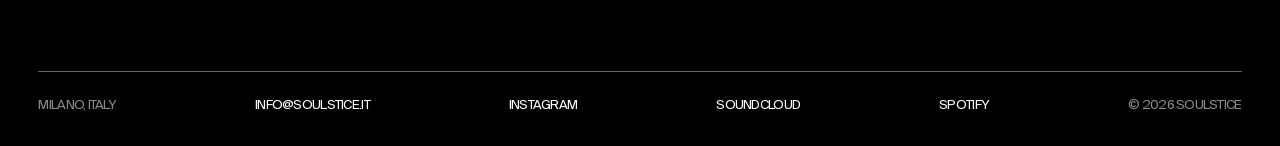
==== commit f5b93c98: "Align SOULSTICE navbar logo left margin with section titles" ====
--- a/soulstice.html
+++ b/soulstice.html
@@ -33,10 +33,7 @@
        1. NAVBAR FISSA NERA
        ========================================================================== -->
   <header class="site-header">
-    <a class="brand" href="#top" aria-label="Soulstice - Back to top">
-      <img src="assets/img/logo-soulstice.svg" alt="" class="brand-logo-icon" width="34" height="20" aria-hidden="true">
-      <span>SOULSTICE</span>
-    </a>
+    <a class="brand" href="#top" aria-label="Soulstice - Back to top">SOULSTICE</a>
 
     <nav class="nav-center" id="main-nav" aria-label="Main Navigation">
       <a href="#next" class="nav-link">Next events</a>
--- a/css/style.css
+++ b/css/style.css
@@ -239,20 +239,16 @@
 }
 
 .brand {
-  display: flex;
-  align-items: center;
-  gap: 10px;
   font-size: 24px;
   font-weight: 700;
   line-height: 1;
   letter-spacing: var(--letter-spacing-swiss);
   flex-shrink: 0;
-}
-
-.brand-logo-icon {
-  width: 26px;
-  height: 26px;
-  display: block;
+  color: var(--color-white);
+  text-decoration: none;
+  display: inline-block;
+  margin: 0;
+  padding: 0;
 }
 
 .nav-center {
@@ -369,19 +365,11 @@
 
 @media (max-width: 480px) {
   .site-header {
-    padding-left: 14px;
-    padding-right: 14px;
     gap: 8px;
   }
 
   .brand {
     font-size: 20px;
-    gap: 8px;
-  }
-
-  .brand-logo-icon {
-    width: 22px;
-    height: 22px;
   }
 
   .btn-tickets {
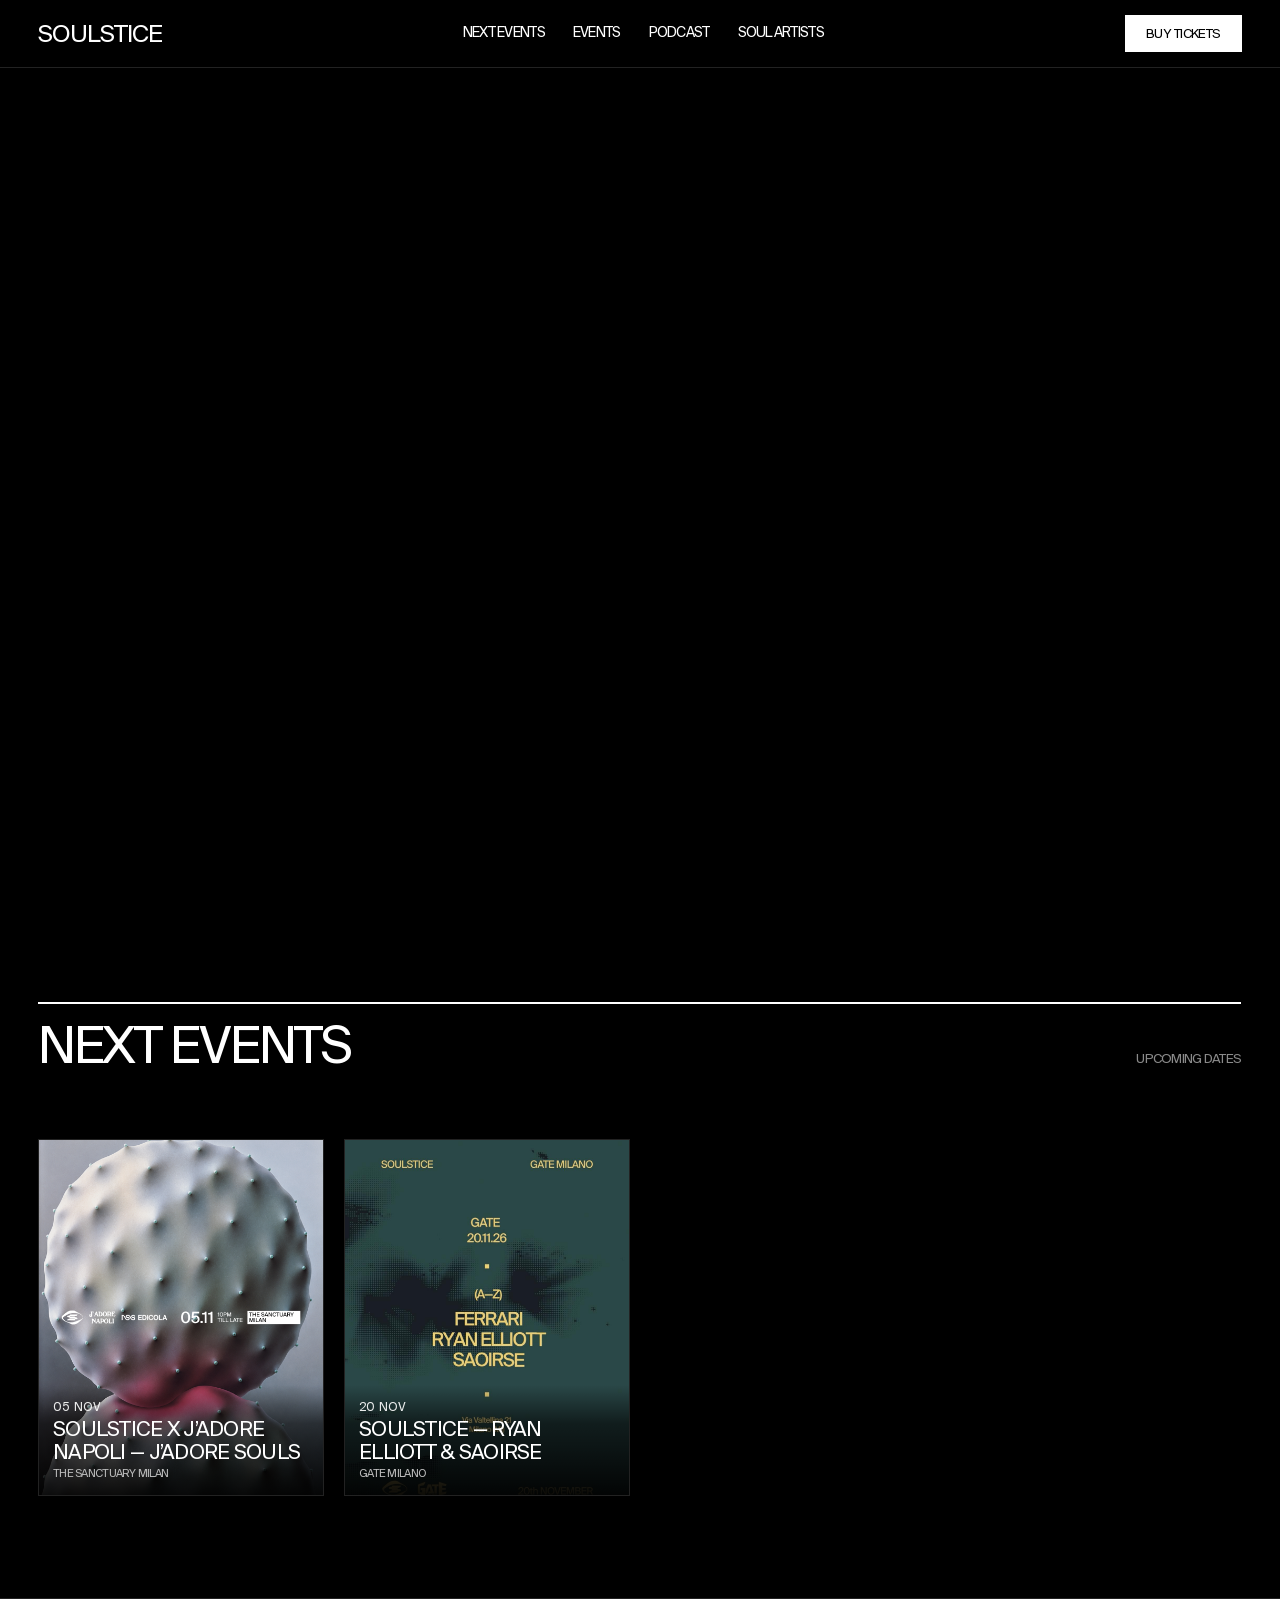
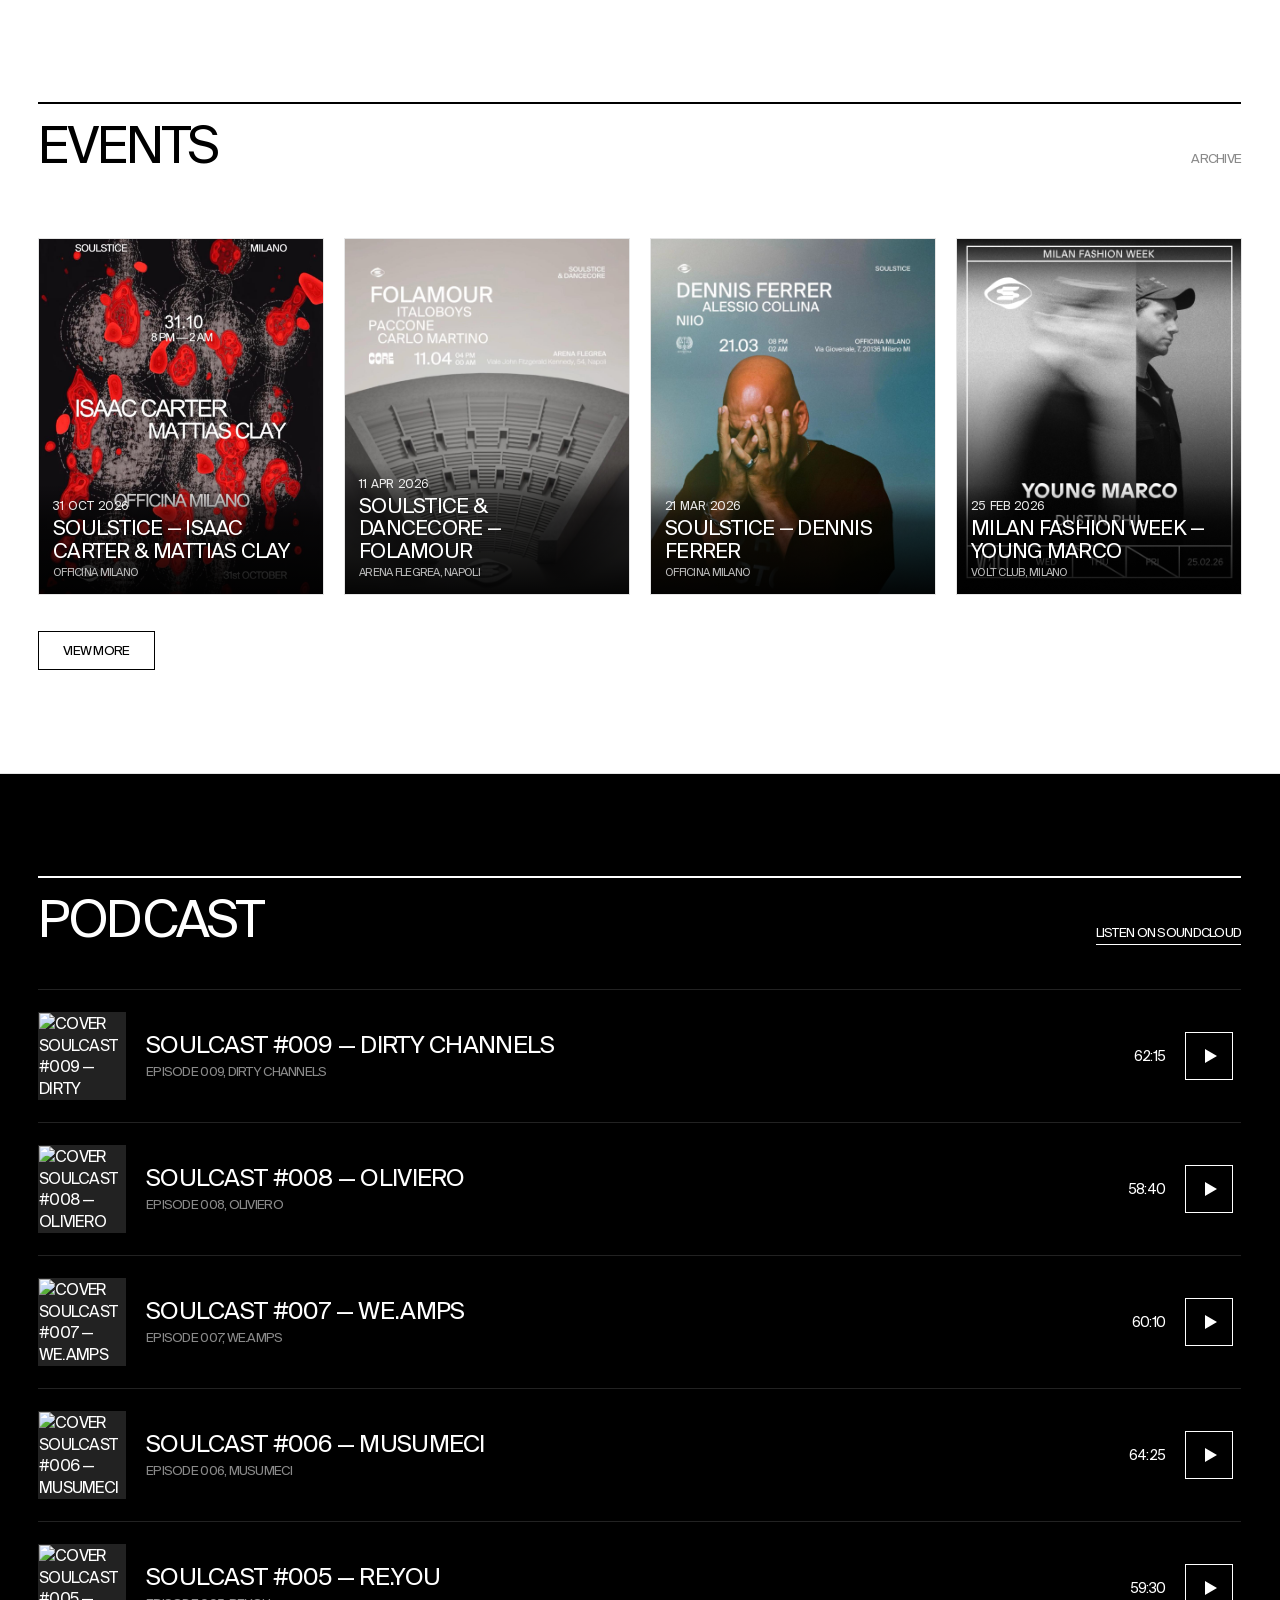
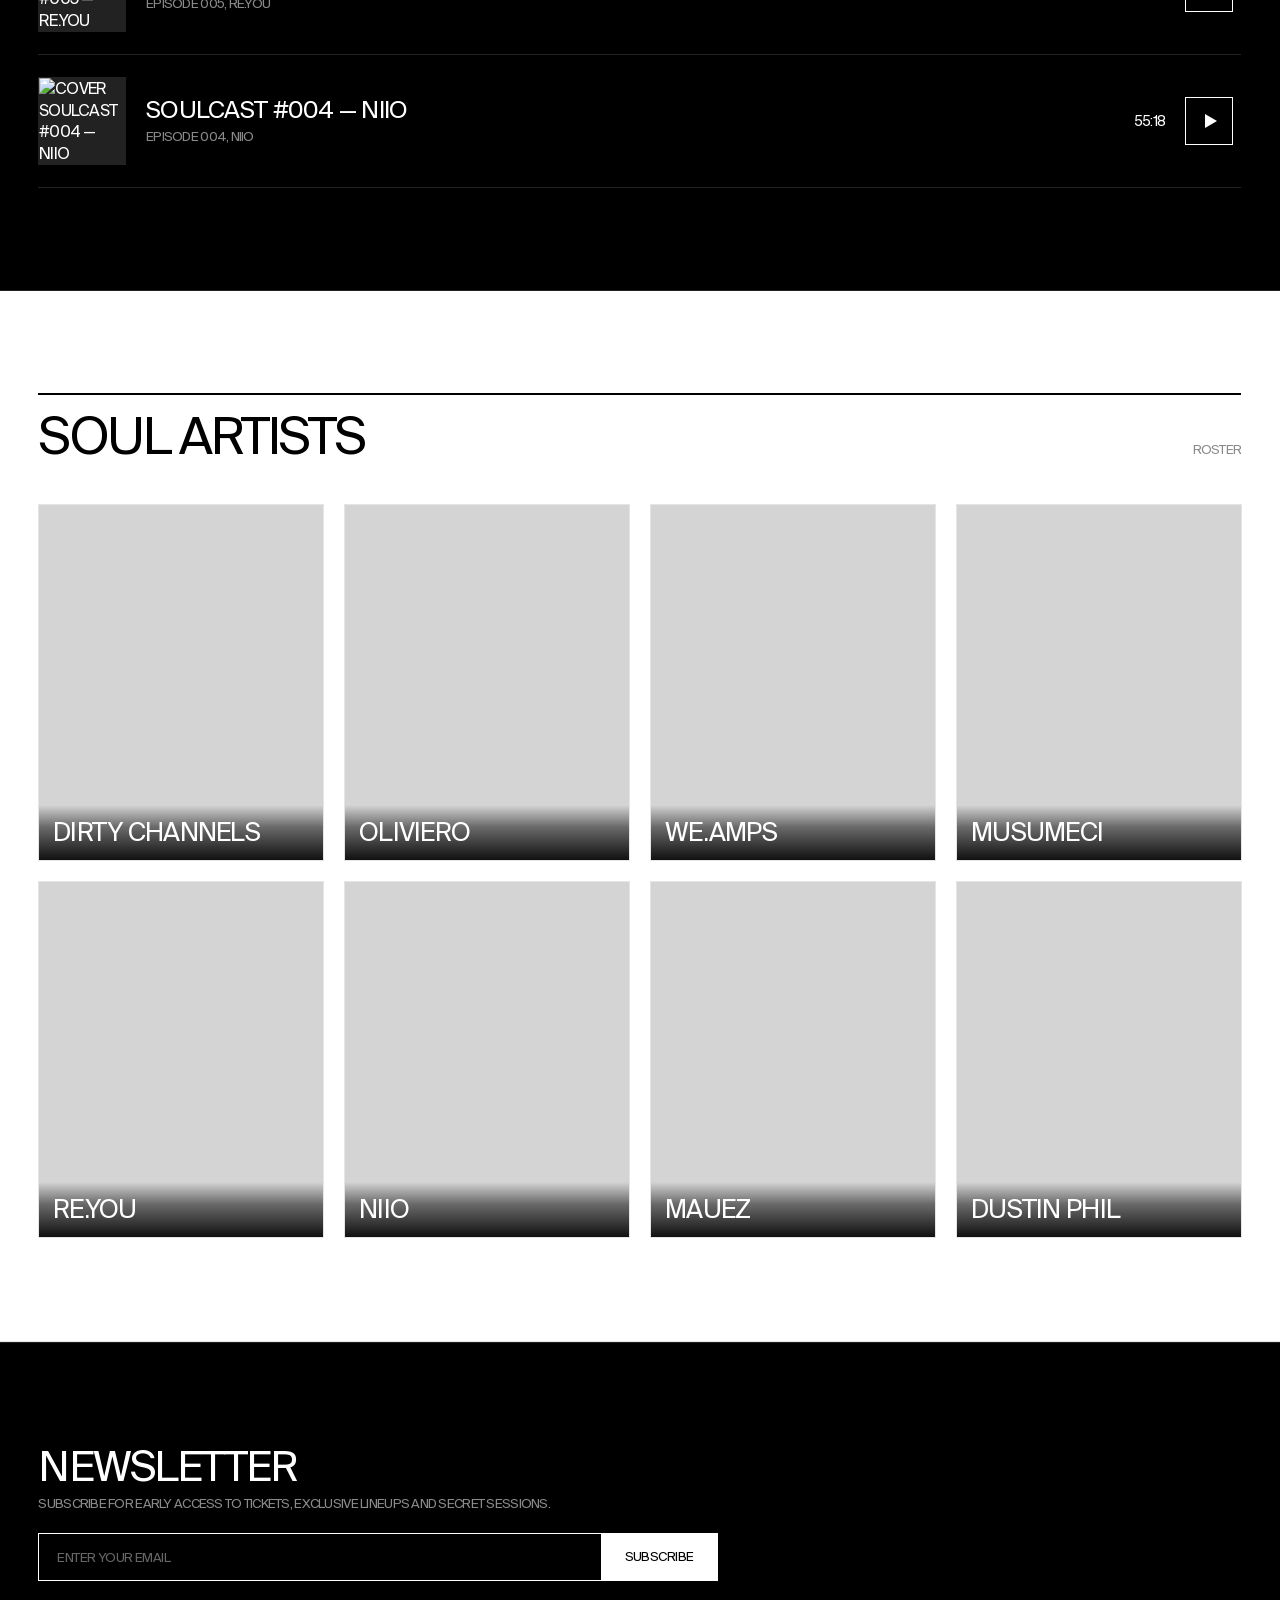
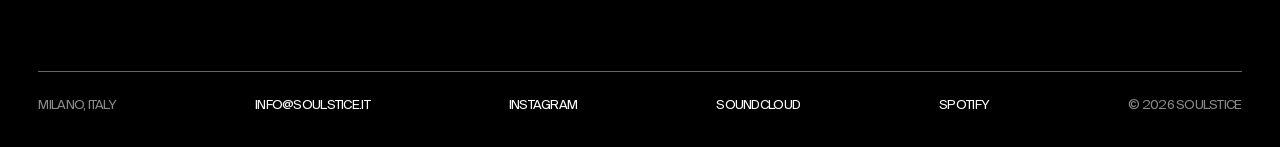
==== commit 469602db: "Add new event: Soulstice x J'Adore Napoli at The Sanctuary Milan (05.11)" ====
--- a/soulstice.html
+++ b/soulstice.html
@@ -173,6 +173,7 @@
     <div class="event-dialog-info">
       <h3 class="event-dialog-title" id="event-dialog-title"></h3>
       <div class="event-dialog-meta" id="event-dialog-meta"></div>
+      <div class="event-dialog-actions" id="event-dialog-actions"></div>
     </div>
   </dialog>
 
--- a/css/style.css
+++ b/css/style.css
@@ -1100,6 +1100,29 @@
   gap: 8px;
 }
 
+.event-dialog-actions {
+  margin-top: 14px;
+}
+
+.btn-event-link {
+  display: inline-block;
+  background-color: var(--color-black);
+  color: var(--color-white);
+  padding: 10px 18px;
+  font-size: 12px;
+  font-weight: 700;
+  letter-spacing: var(--letter-spacing-swiss);
+  text-transform: uppercase;
+  text-decoration: none;
+  border: 1px solid var(--color-black);
+  transition: background-color var(--transition-fast), color var(--transition-fast);
+}
+
+.btn-event-link:hover {
+  background-color: transparent;
+  color: var(--color-black);
+}
+
 /* Artist Modal (Dekmantel RADAR Inspired) */
 #artist-dialog {
   width: 100vw;
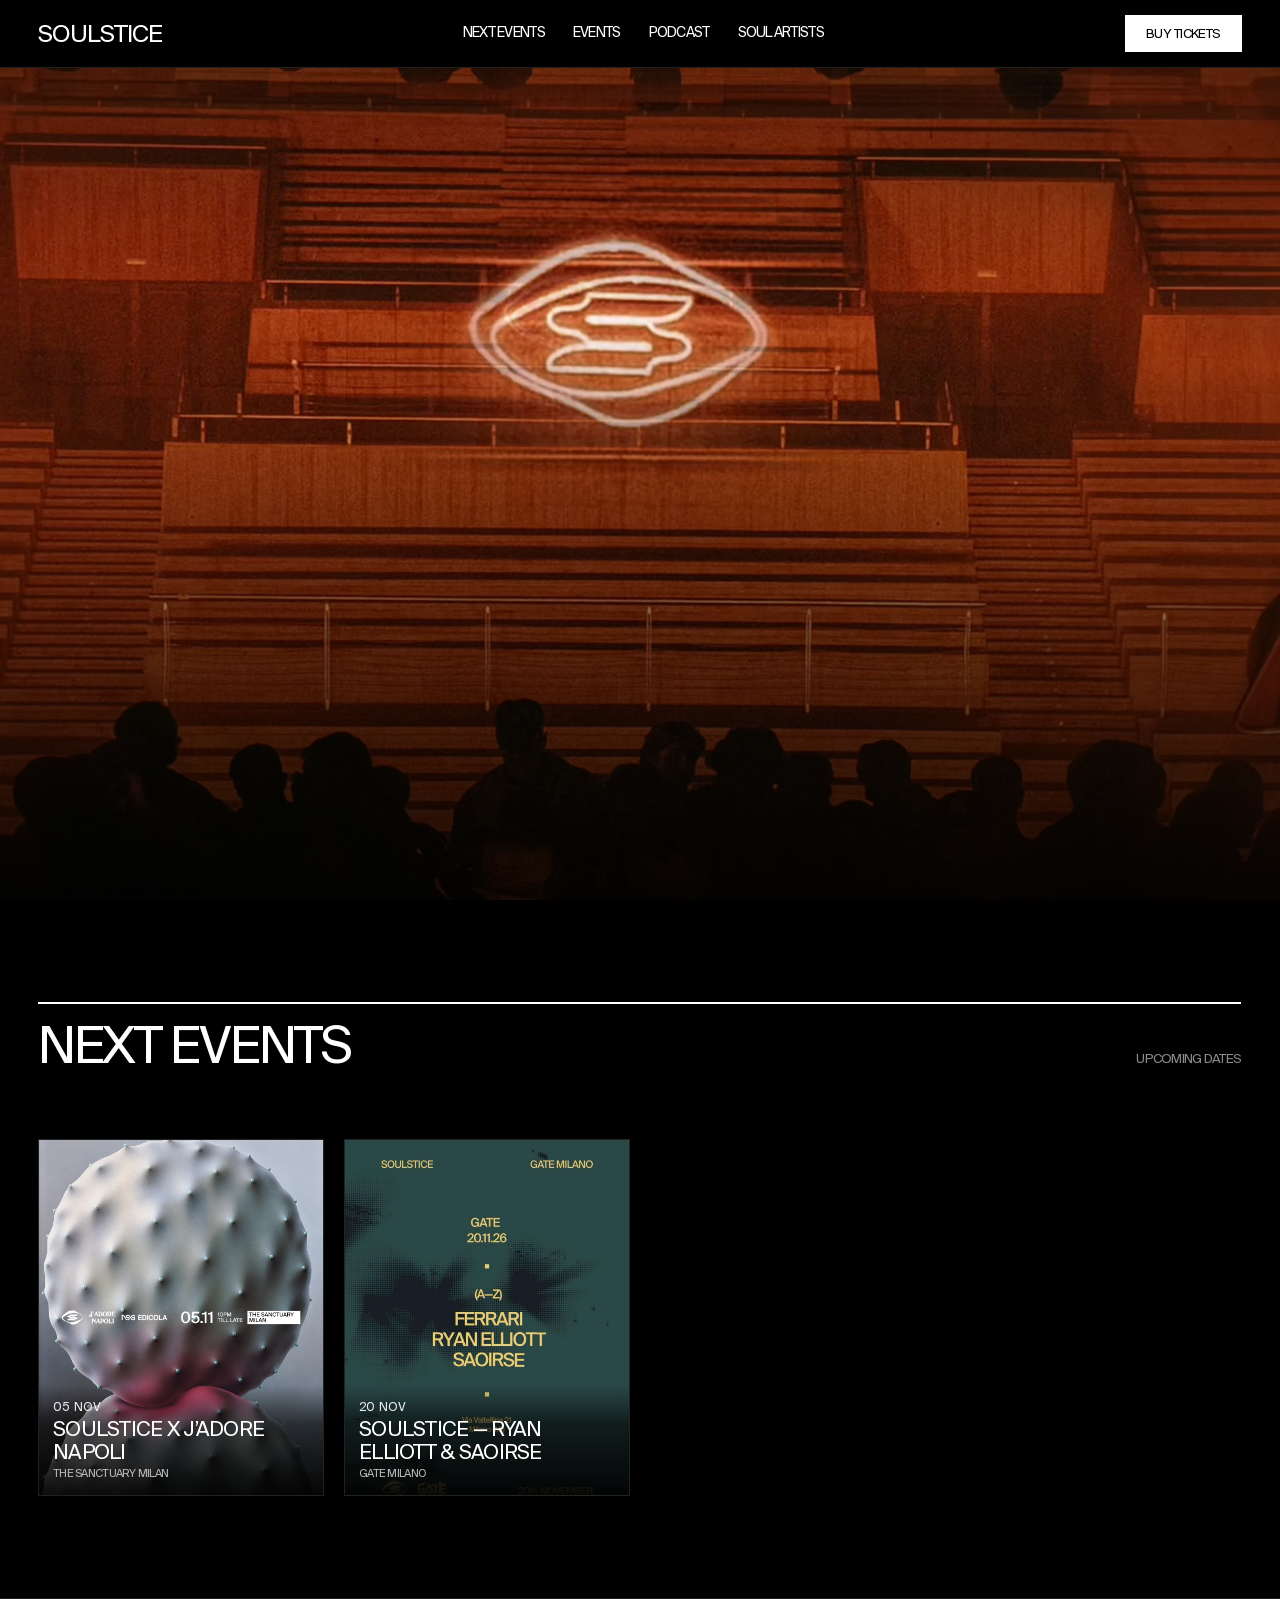
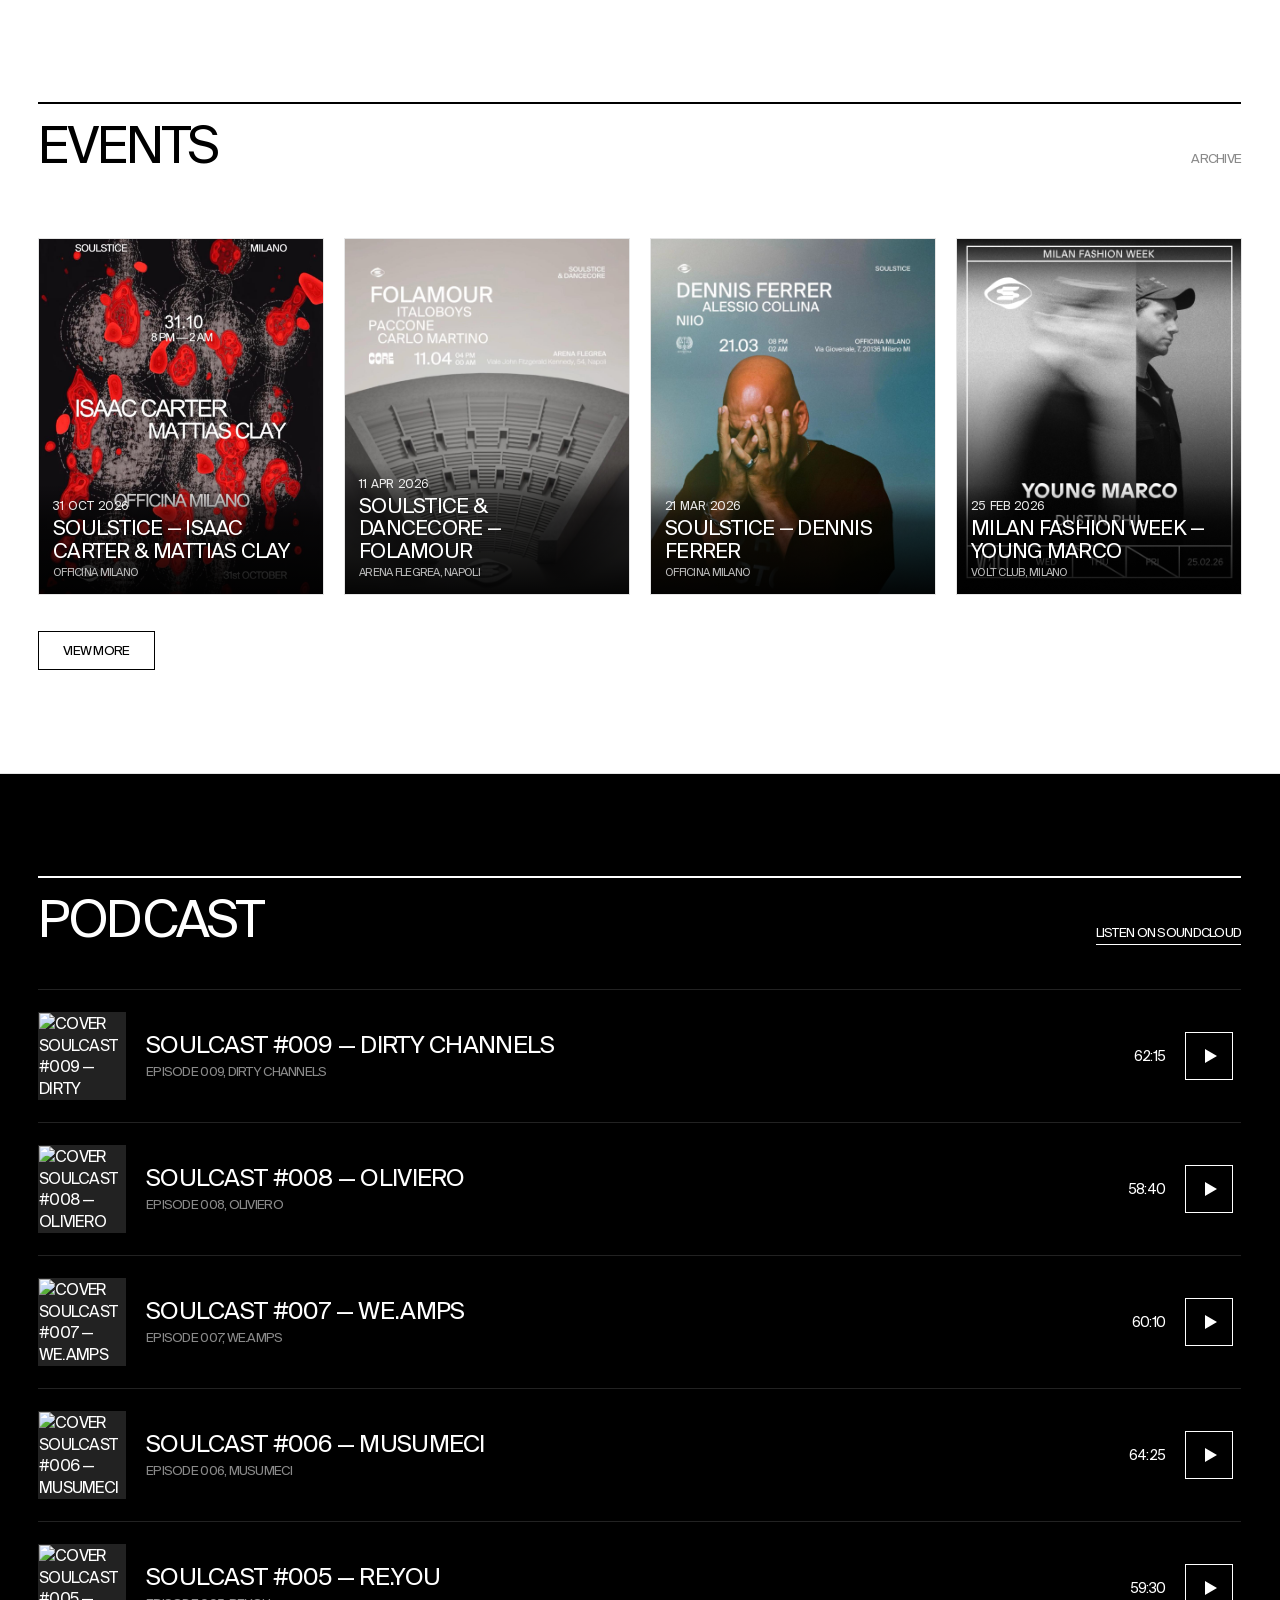
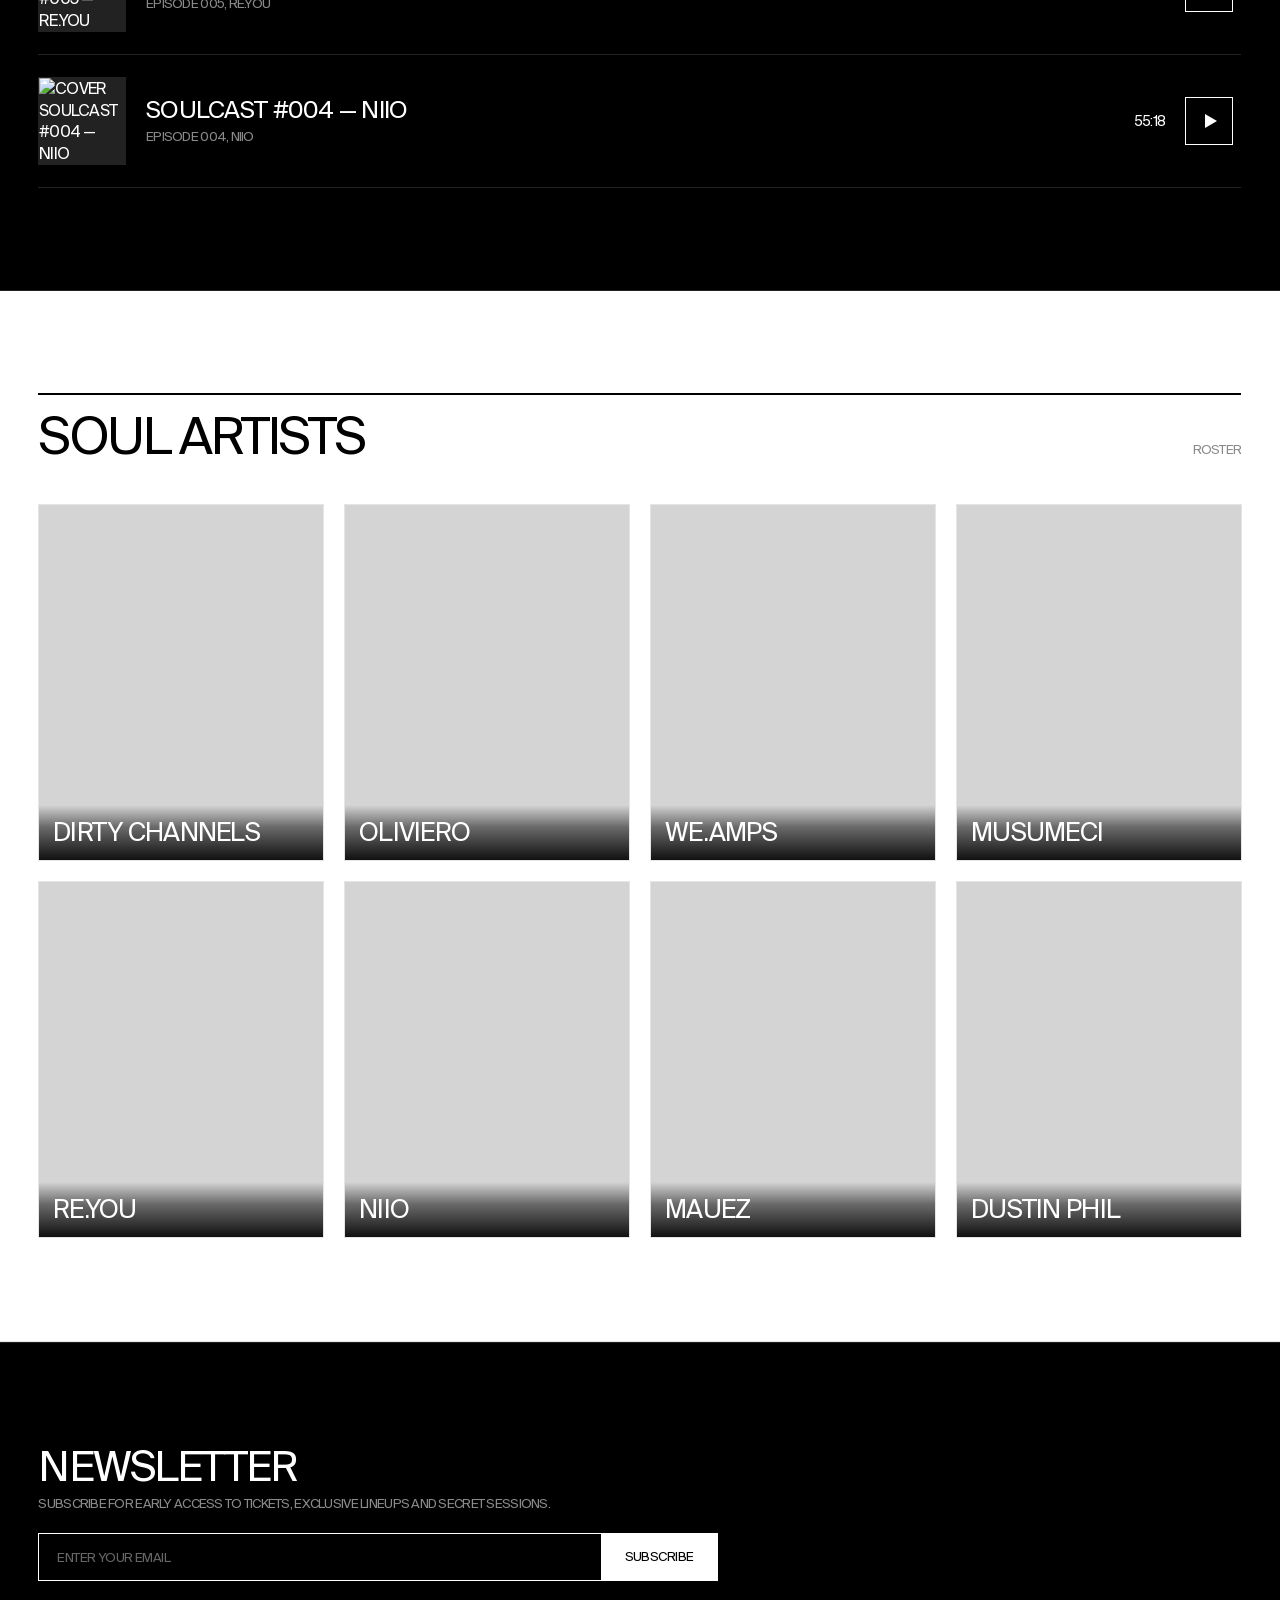
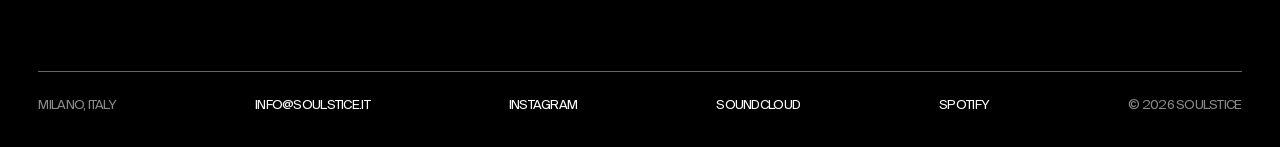
==== commit 8bf4a901: "Add responsive hero background video (landscape desktop + portrait mobile)" ====
--- a/soulstice.html
+++ b/soulstice.html
@@ -58,12 +58,11 @@
 
     <!-- 2. HERO: VIDEO FULL BLEED -->
     <div class="hero">
-      <!-- 
-        TODO: Inserire il video dell'hero definitivo nella sorgente sottostante:
-        Esempio: <video class="hero-video" autoplay muted loop playsinline preload="metadata" aria-hidden="true" src="assets/video/hero.mp4"></video>
-      -->
-      <video class="hero-video" autoplay muted loop playsinline preload="metadata" aria-hidden="true">
-        <!-- Inserisci qui il file video hero, es: <source src="assets/video/hero.mp4" type="video/mp4"> -->
+      <video class="hero-video hero-video-desktop" autoplay muted loop playsinline preload="auto" poster="assets/video/hero-desktop-poster.jpg" aria-hidden="true">
+        <source src="assets/video/hero-desktop.mp4" type="video/mp4">
+      </video>
+      <video class="hero-video hero-video-mobile" autoplay muted loop playsinline preload="auto" poster="assets/video/hero-mobile-poster.jpg" aria-hidden="true">
+        <source src="assets/video/hero-mobile.mp4" type="video/mp4">
       </video>
       <div class="hero-overlay"></div>
 
--- a/css/style.css
+++ b/css/style.css
@@ -414,6 +414,24 @@
   filter: none !important;
 }
 
+.hero-video-mobile {
+  display: none;
+}
+
+.hero-video-desktop {
+  display: block;
+}
+
+@media (max-width: 768px) {
+  .hero-video-mobile {
+    display: block;
+  }
+
+  .hero-video-desktop {
+    display: none;
+  }
+}
+
 .hero-overlay {
   position: absolute;
   inset: 0;
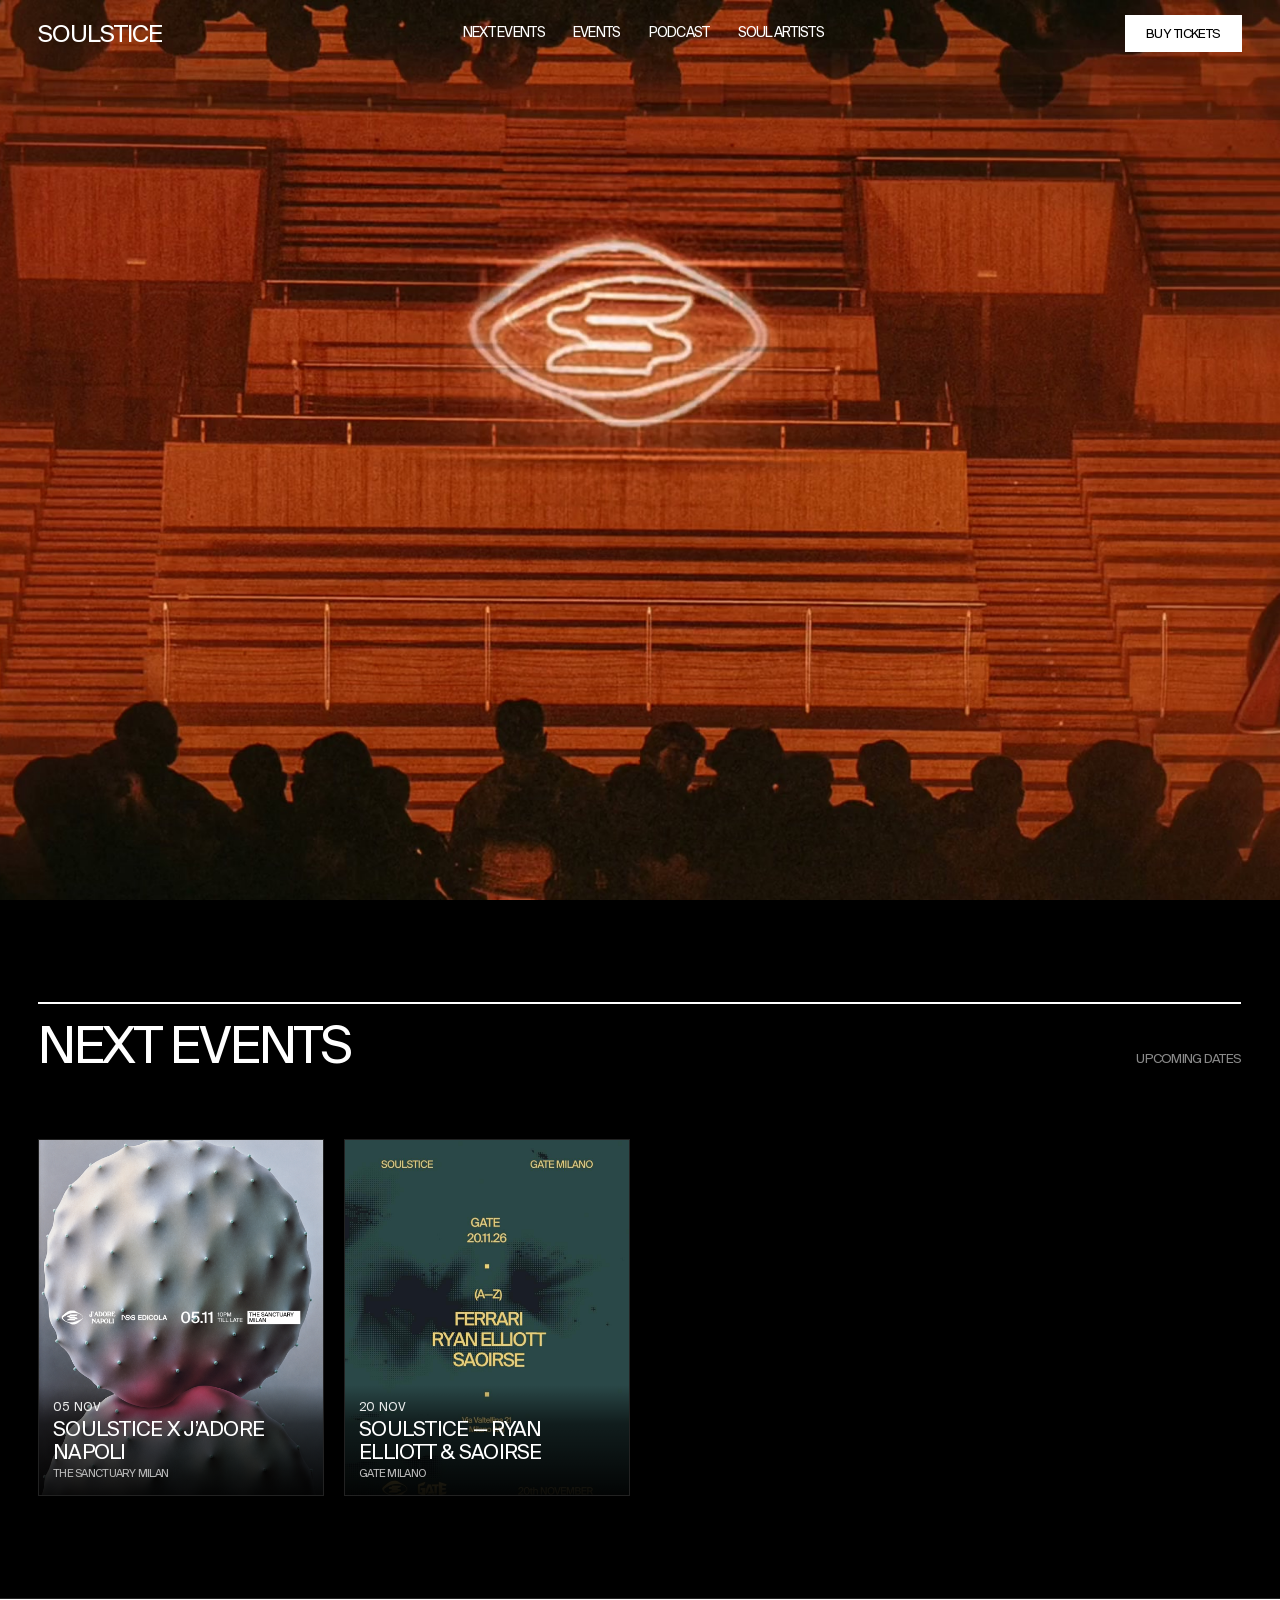
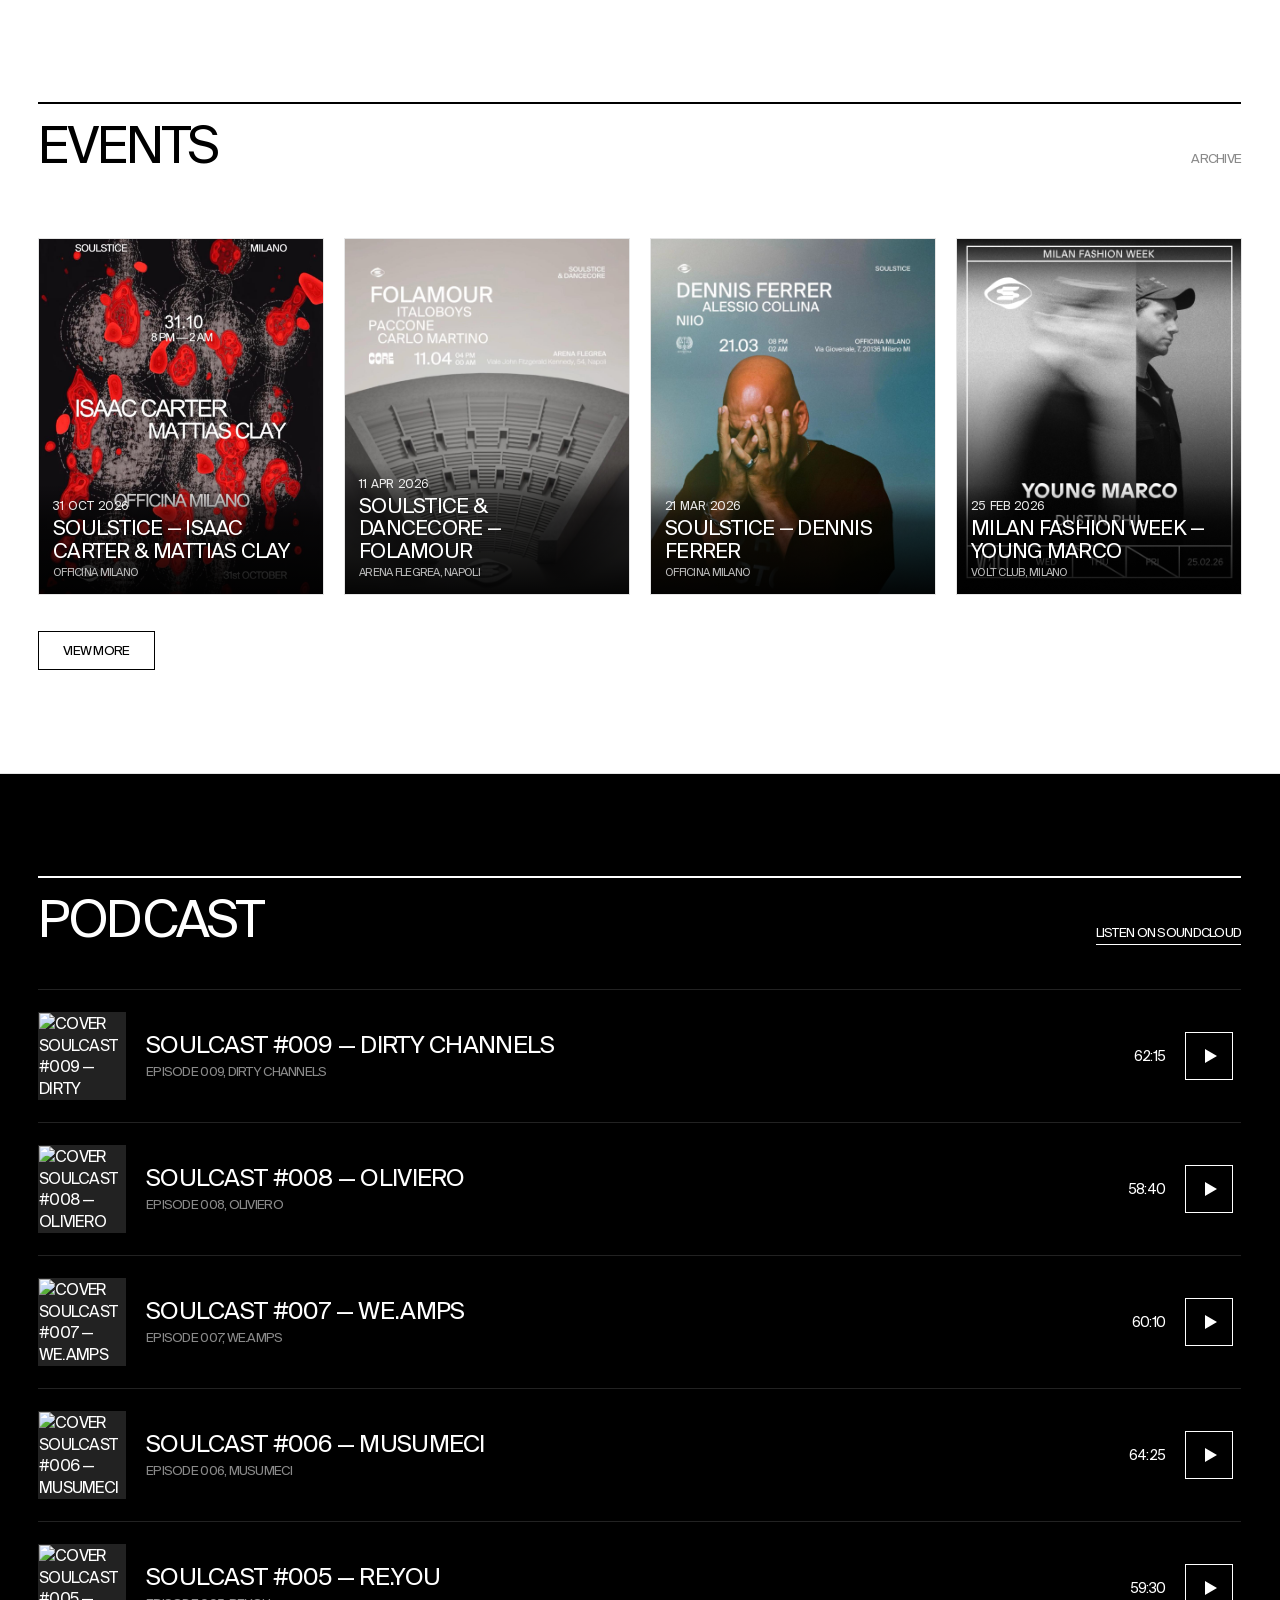
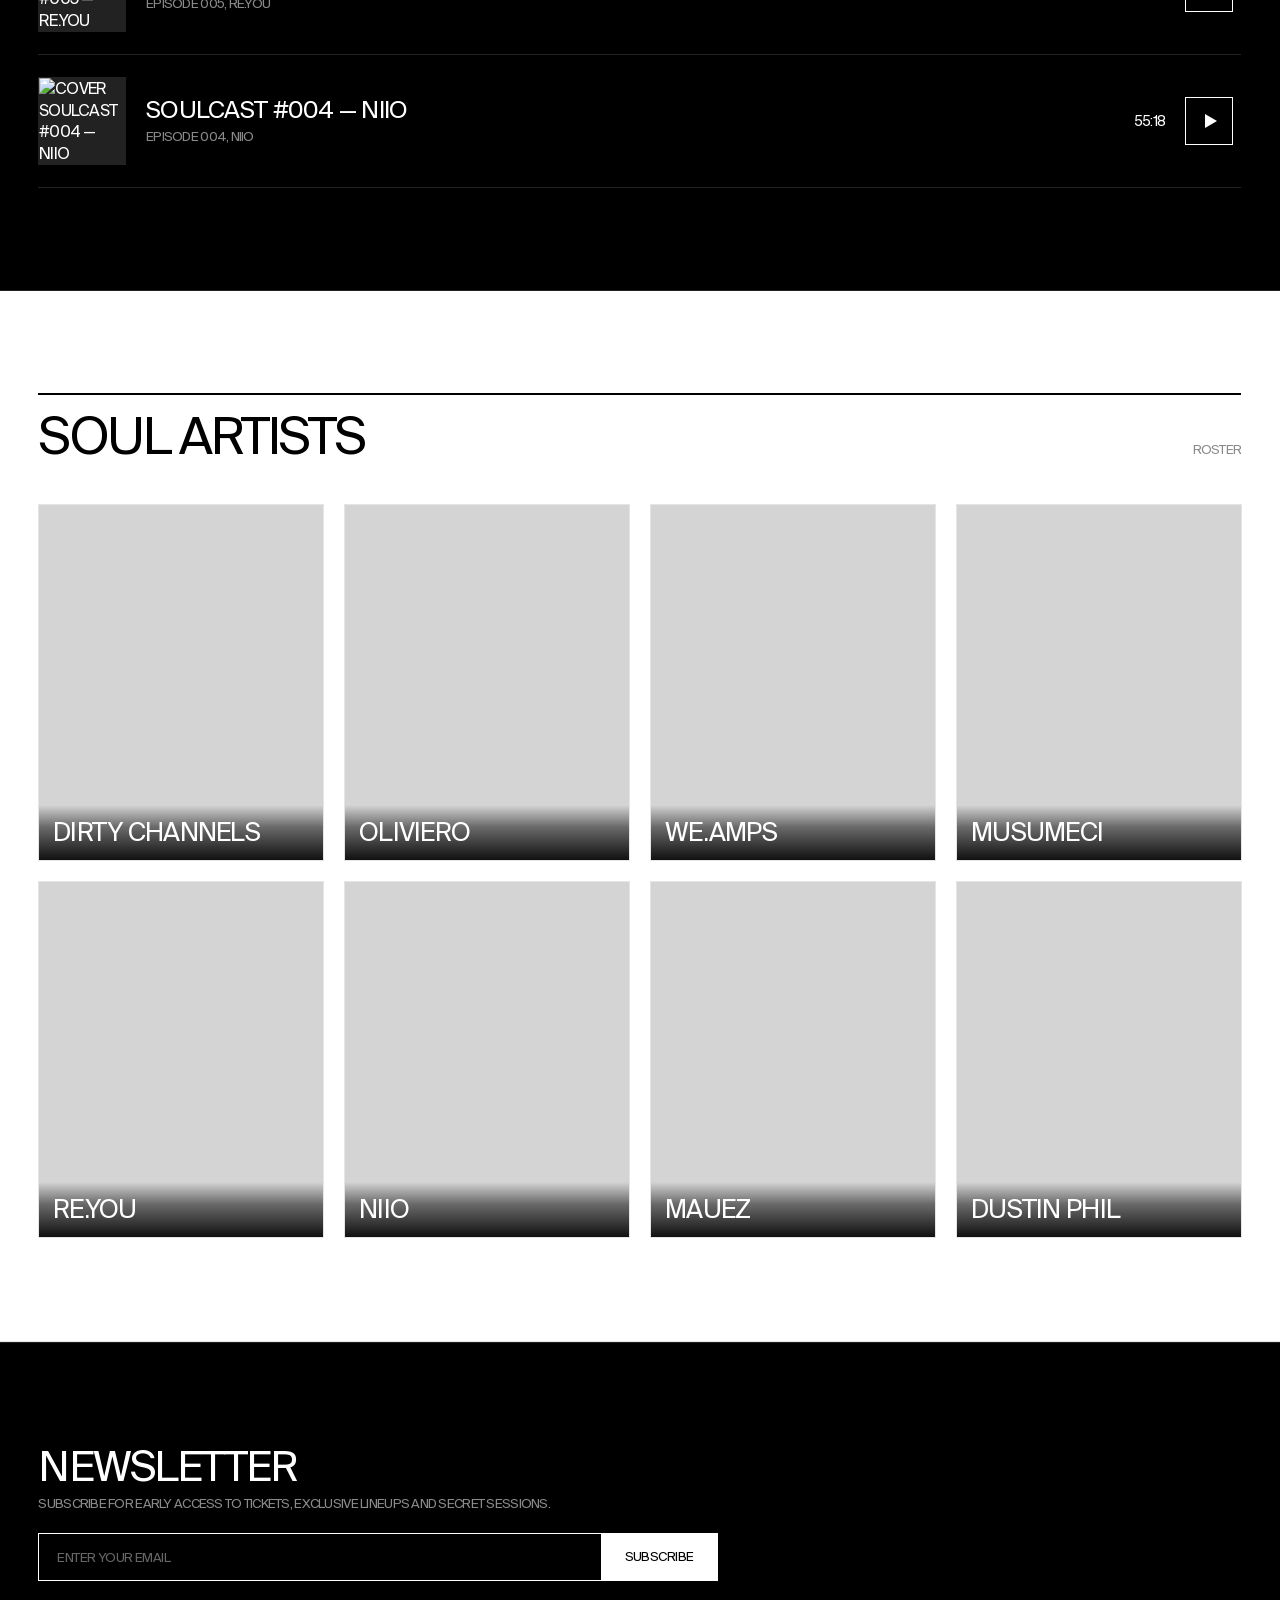
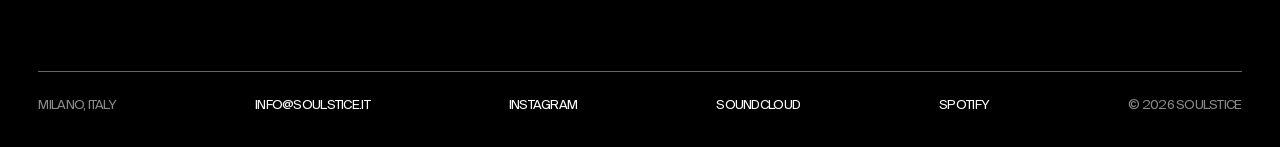
==== commit e40d07b5: "Make navbar transparent and borderless on hero for full bleed video display" ====
--- a/soulstice.html
+++ b/soulstice.html
@@ -64,7 +64,6 @@
       <video class="hero-video hero-video-mobile" autoplay muted loop playsinline preload="auto" poster="assets/video/hero-mobile-poster.jpg" aria-hidden="true">
         <source src="assets/video/hero-mobile.mp4" type="video/mp4">
       </video>
-      <div class="hero-overlay"></div>
 
       <!-- h1 visivamente nascosto per piena accessibilità -->
       <h1 class="visually-hidden">Soulstice</h1>
--- a/css/style.css
+++ b/css/style.css
@@ -228,14 +228,21 @@
   padding-top: var(--sat);
   padding-left: var(--section-pad-x);
   padding-right: var(--section-pad-x);
-  background-color: var(--color-black);
-  color: var(--color-white);
-  border-bottom: 1px solid var(--color-border-dark);
+  background-color: transparent;
+  color: var(--color-white);
+  border-bottom: 1px solid transparent;
   display: flex;
   align-items: center;
   justify-content: space-between;
   gap: 16px;
   z-index: 100;
+  transition: background-color 0.25s ease, border-color 0.25s ease;
+}
+
+.site-header.is-scrolled,
+.site-header.has-menu-open {
+  background-color: var(--color-black);
+  border-bottom-color: var(--color-border-dark);
 }
 
 .brand {
@@ -306,7 +313,14 @@
   width: 44px;
   height: 44px;
   position: relative;
-  border: 1px solid #333333;
+  border: 1px solid rgba(255, 255, 255, 0.4);
+  background: transparent;
+  transition: background-color 0.2s ease, border-color 0.2s ease;
+}
+
+.site-header.is-scrolled .btn-burger,
+.site-header.has-menu-open .btn-burger {
+  border-color: #333333;
   background: var(--color-black);
 }
 
@@ -433,16 +447,7 @@
 }
 
 .hero-overlay {
-  position: absolute;
-  inset: 0;
-  z-index: 2;
-  background: linear-gradient(
-    to bottom,
-    rgba(0, 0, 0, 0.45) 0%,
-    transparent 35%,
-    rgba(0, 0, 0, 0.85) 100%
-  );
-  pointer-events: none;
+  display: none;
 }
 
 .hero-content {
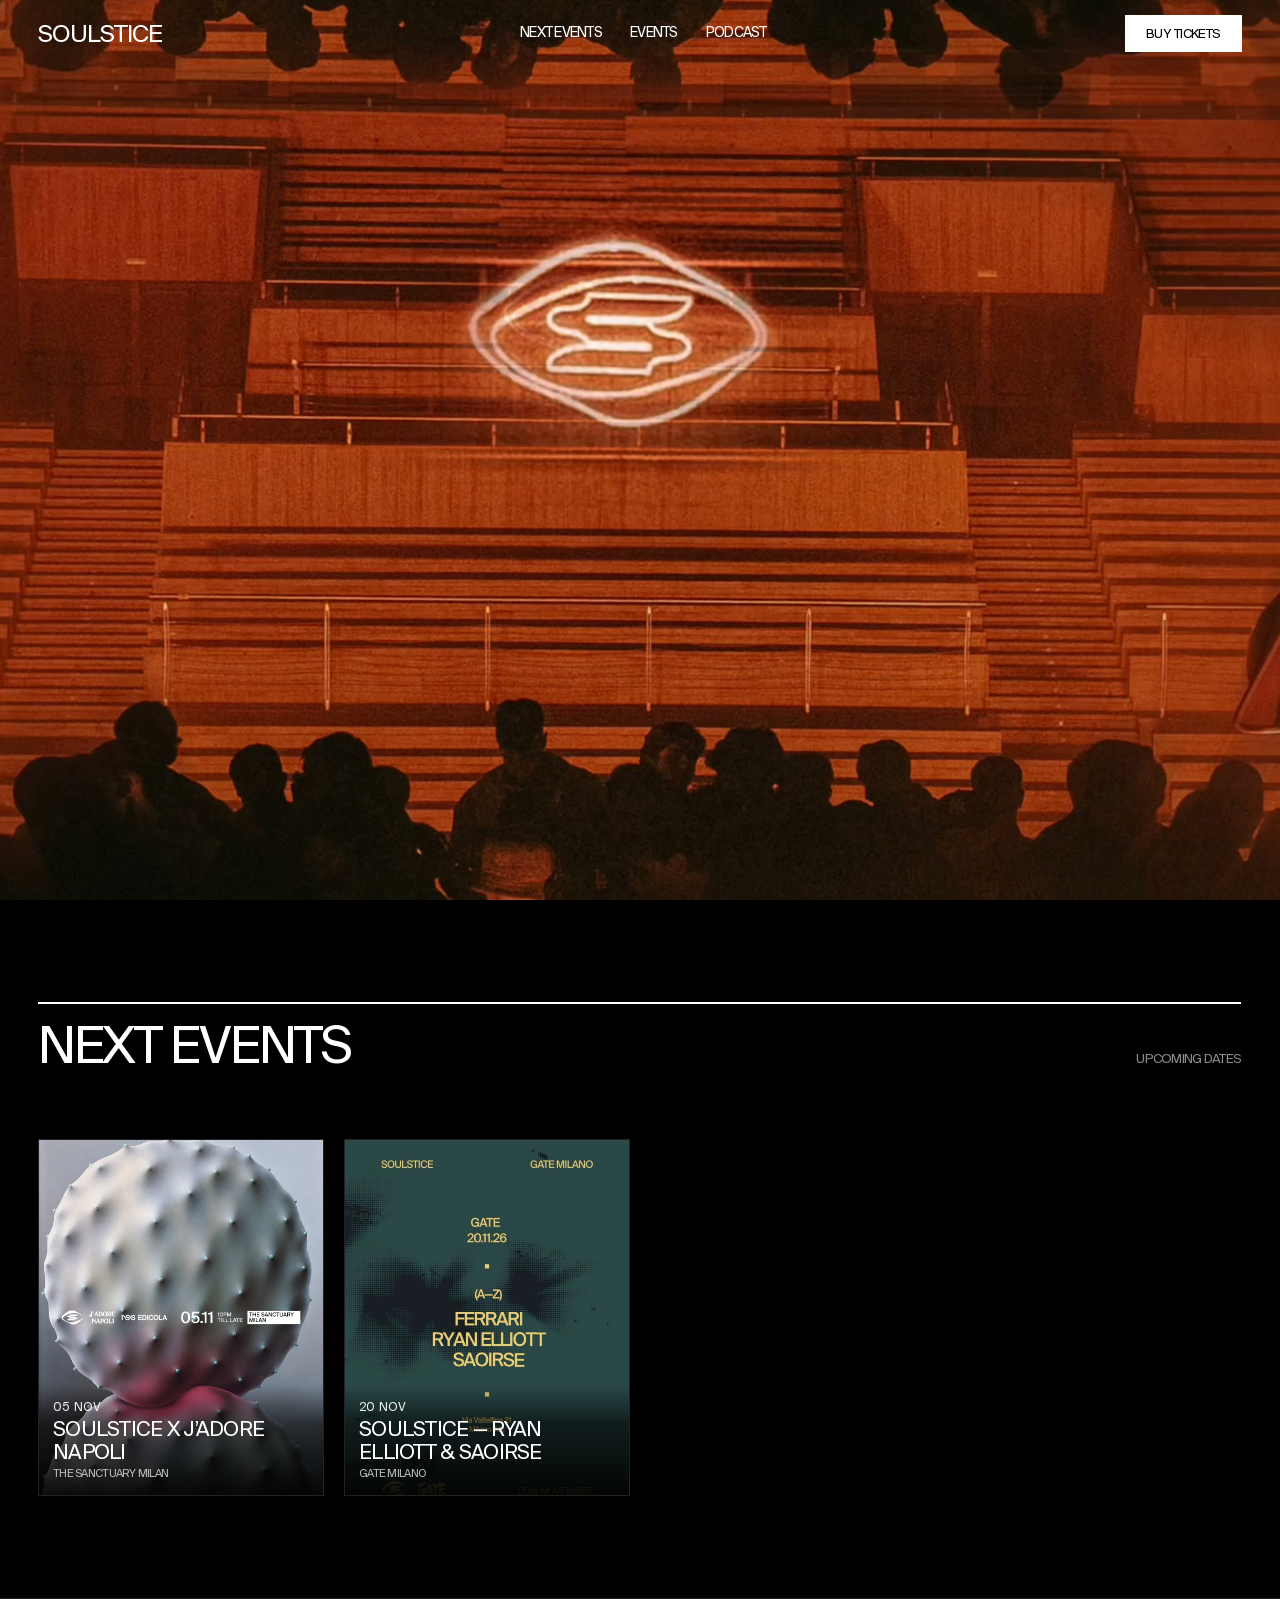
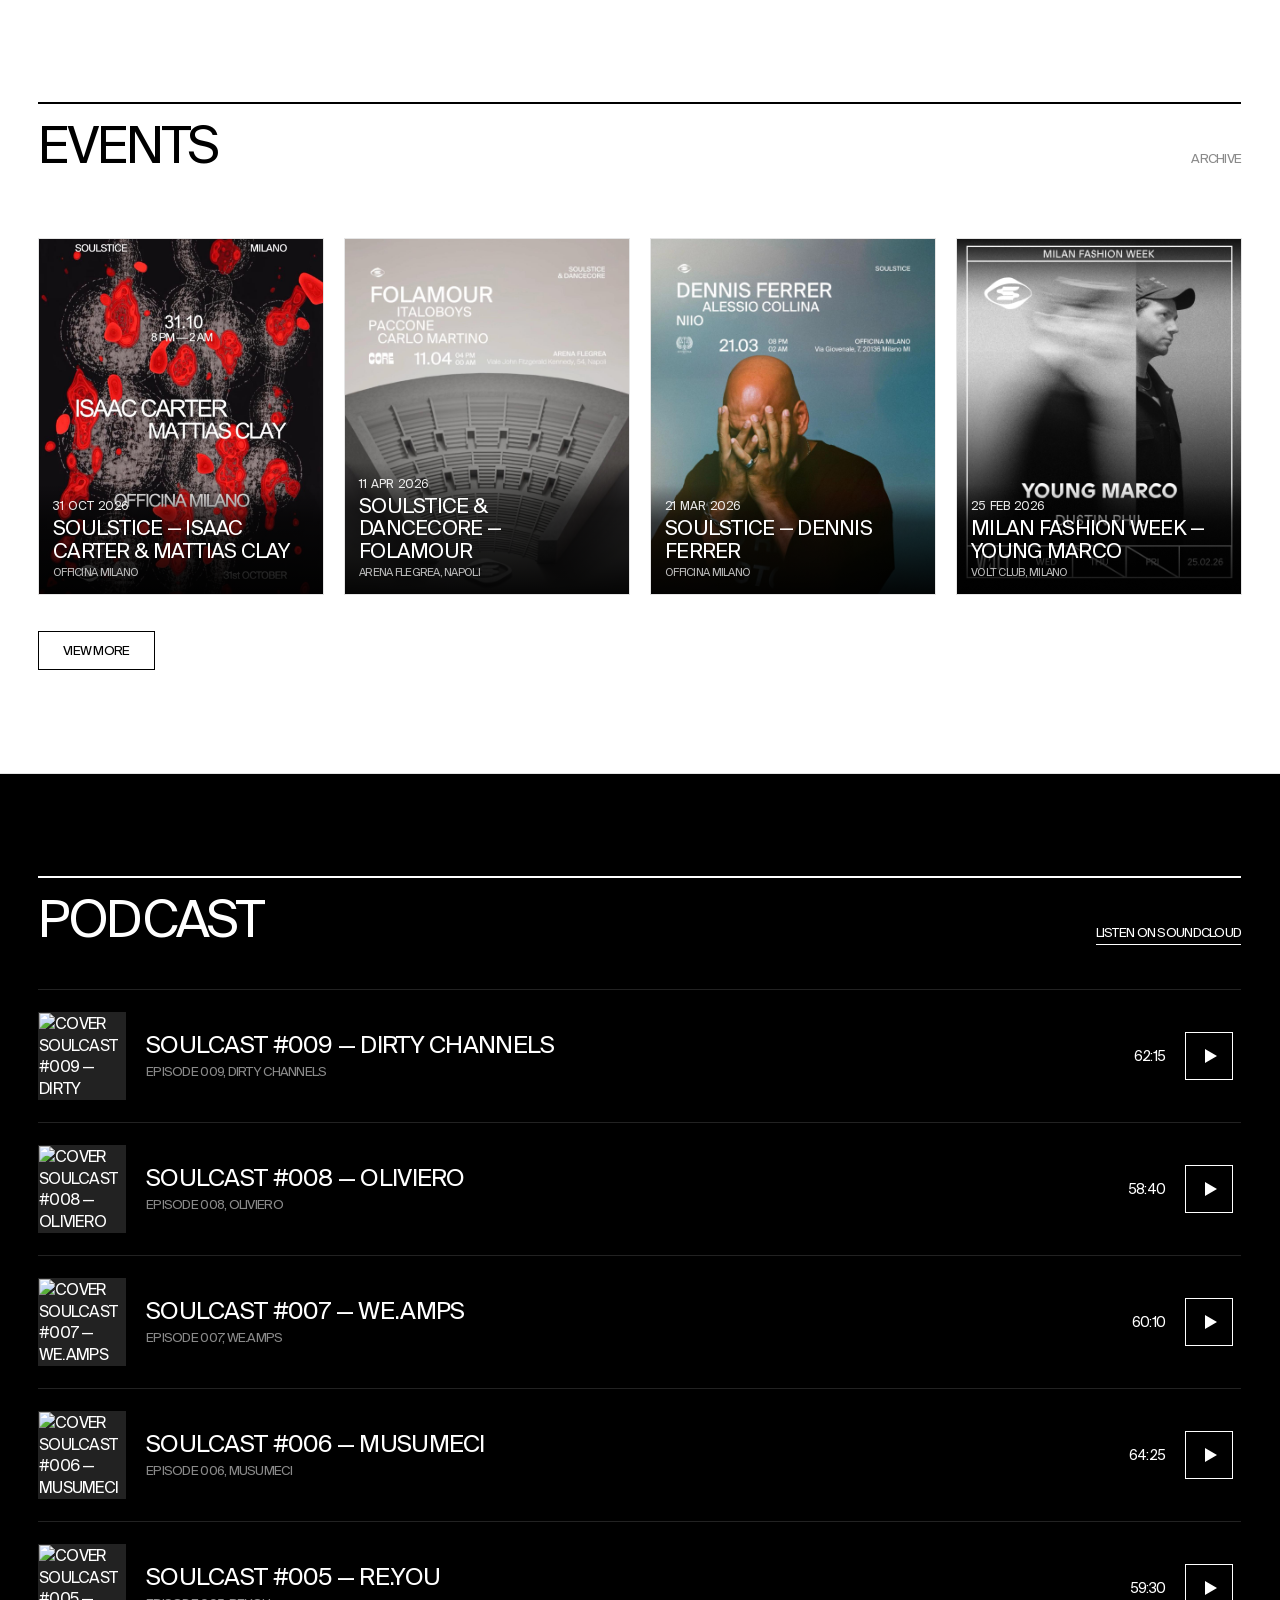
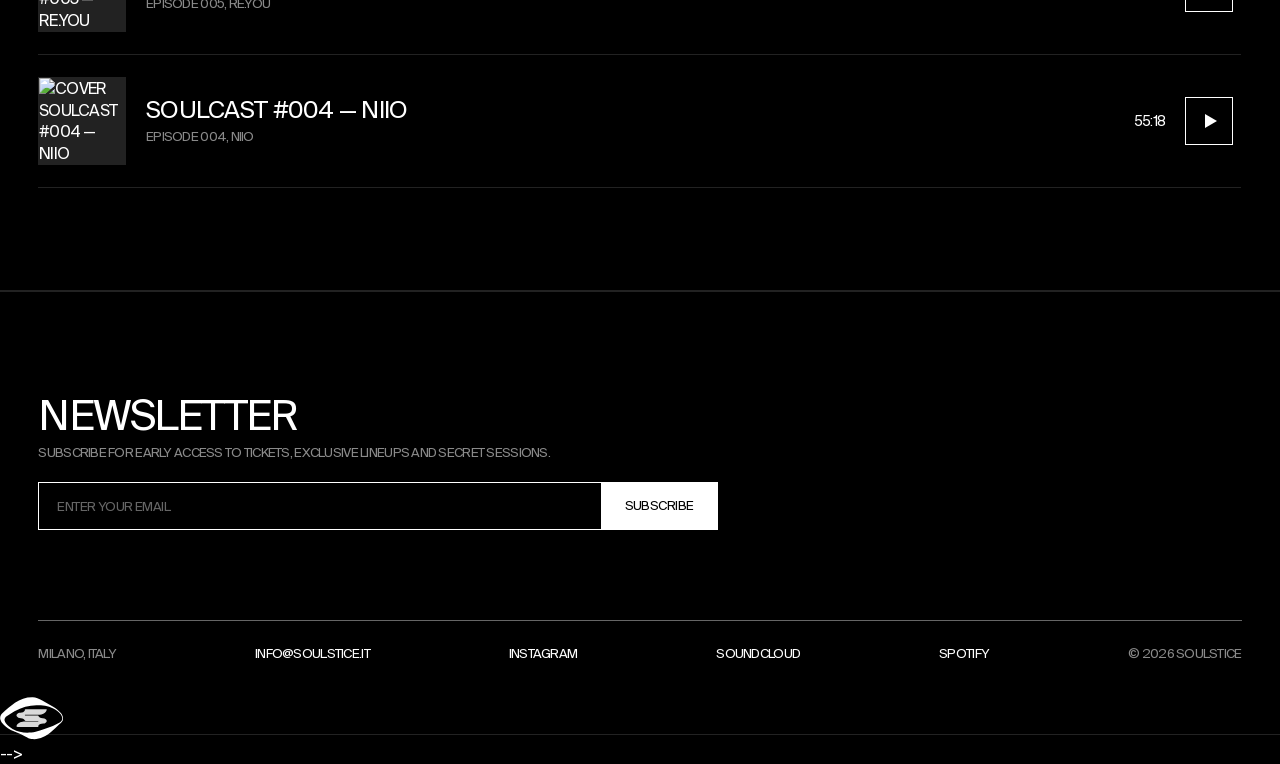
==== commit 659beccd: "Comment out SOUL ARTISTS section and nav link for online launch" ====
--- a/soulstice.html
+++ b/soulstice.html
@@ -39,7 +39,7 @@
       <a href="#next" class="nav-link">Next events</a>
       <a href="#events" class="nav-link">Events</a>
       <a href="#podcast" class="nav-link">Podcast</a>
-      <a href="#artists" class="nav-link">Soul Artists</a>
+      <!-- <a href="#artists" class="nav-link">Soul Artists</a> -->
     </nav>
 
     <div class="header-right">
@@ -108,17 +108,16 @@
       </div>
     </section>
 
-    <!-- 6. SOUL ARTISTS (White Background, 4:5 Card Grid, Hover/Touch Video Preview) -->
-    <!-- TODO: Inserire video e foto degli artisti nei campi v e p in js/data.js -->
+    <!-- 6. SOUL ARTISTS (Temporaneamente nascosta per messa online)
     <section id="artists" class="section-light">
       <div class="section-header">
         <h2 class="section-title">SOUL ARTISTS</h2>
         <span class="section-meta">ROSTER</span>
       </div>
       <div class="grid" id="artists-grid">
-        <!-- Rendered by js/main.js -->
-      </div>
-    </section>
+      </div>
+    </section>
+    -->
 
   </main>
 
@@ -175,7 +174,7 @@
     </div>
   </dialog>
 
-  <!-- Artist Modal (Dekmantel RADAR Inspired, 16:9 Video, Bio, Detail Photo) -->
+  <!-- Artist Modal (Temporaneamente nascosta per messa online)
   <dialog id="artist-dialog" aria-labelledby="artist-radar-name">
     <button type="button" class="dialog-close-btn" id="artist-dialog-close" aria-label="Close artist dialog">×</button>
     <div class="radar-layout">
@@ -207,6 +206,7 @@
       <div class="radar-latest" id="artist-radar-latest"></div>
     </div>
   </dialog>
+  -->
 
   <!-- JavaScript: Caricamento dati e logica applicativa -->
   <script src="js/data.js"></script>
